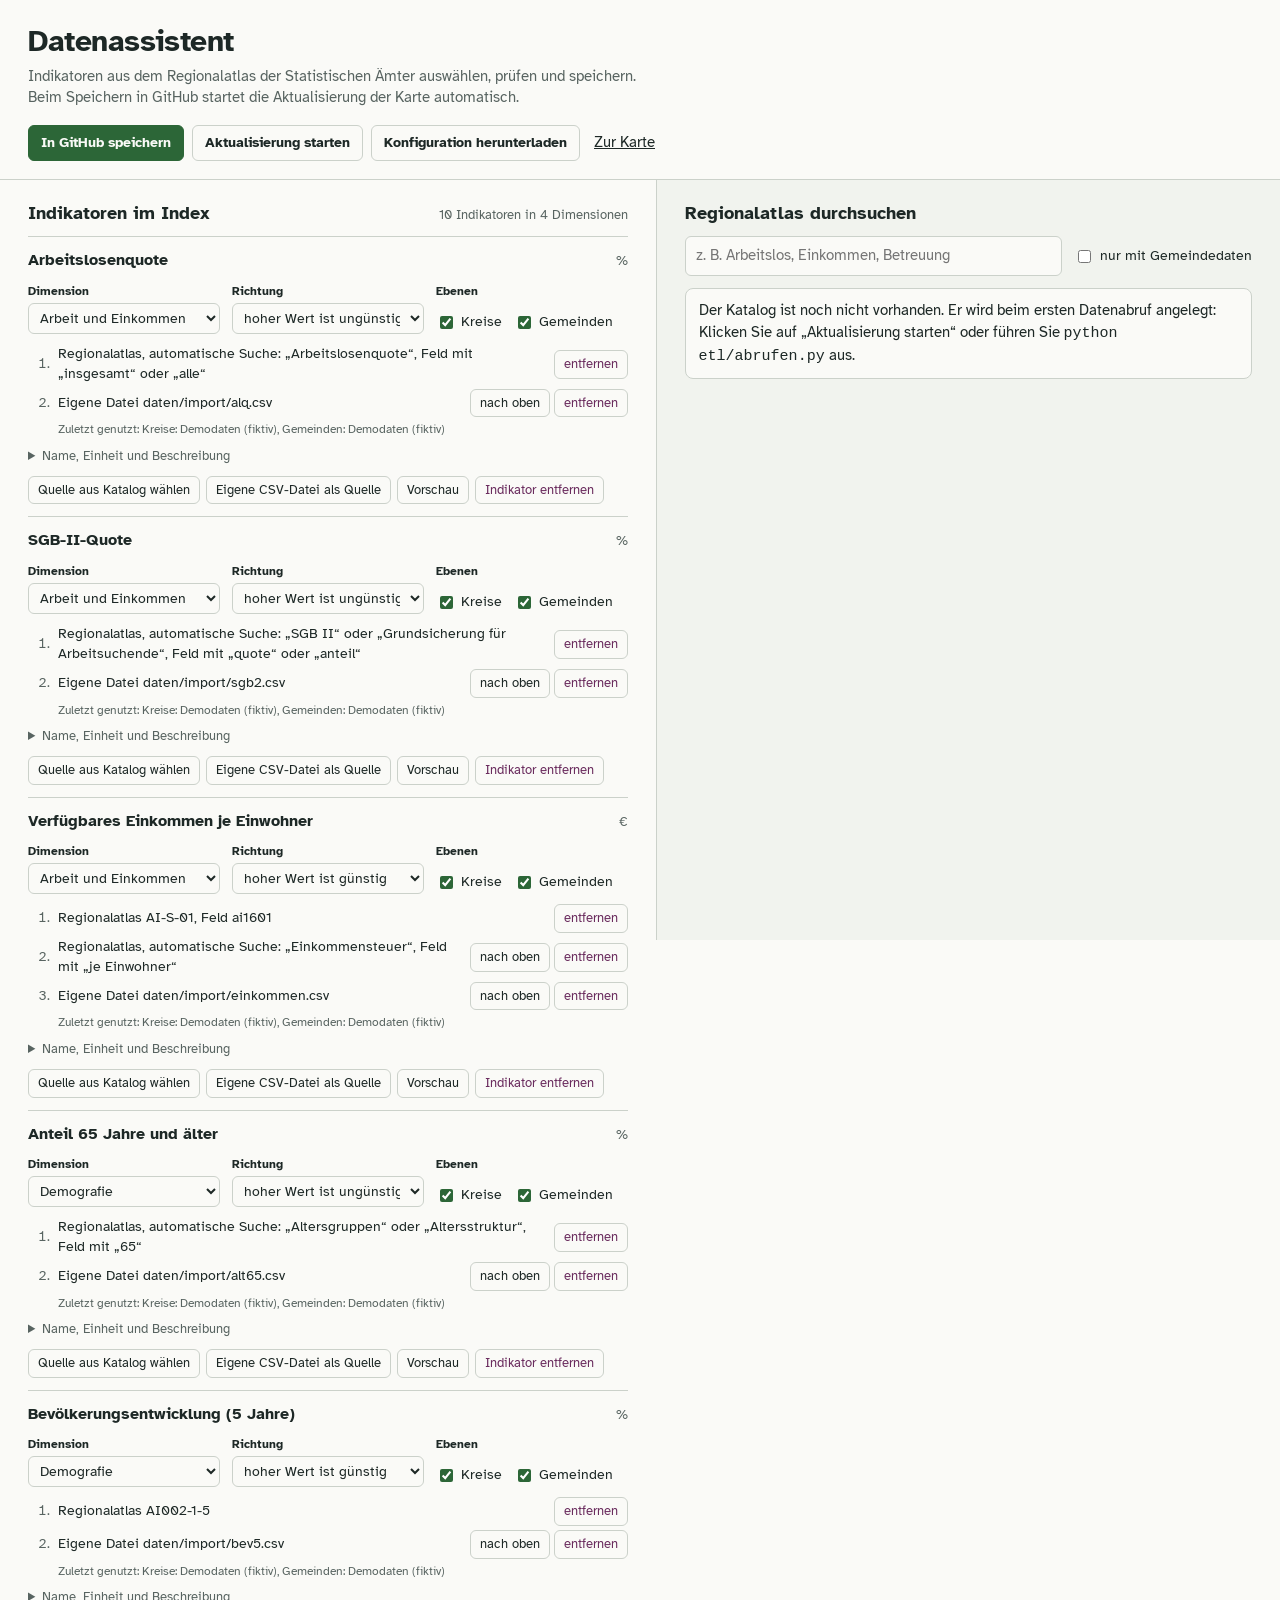
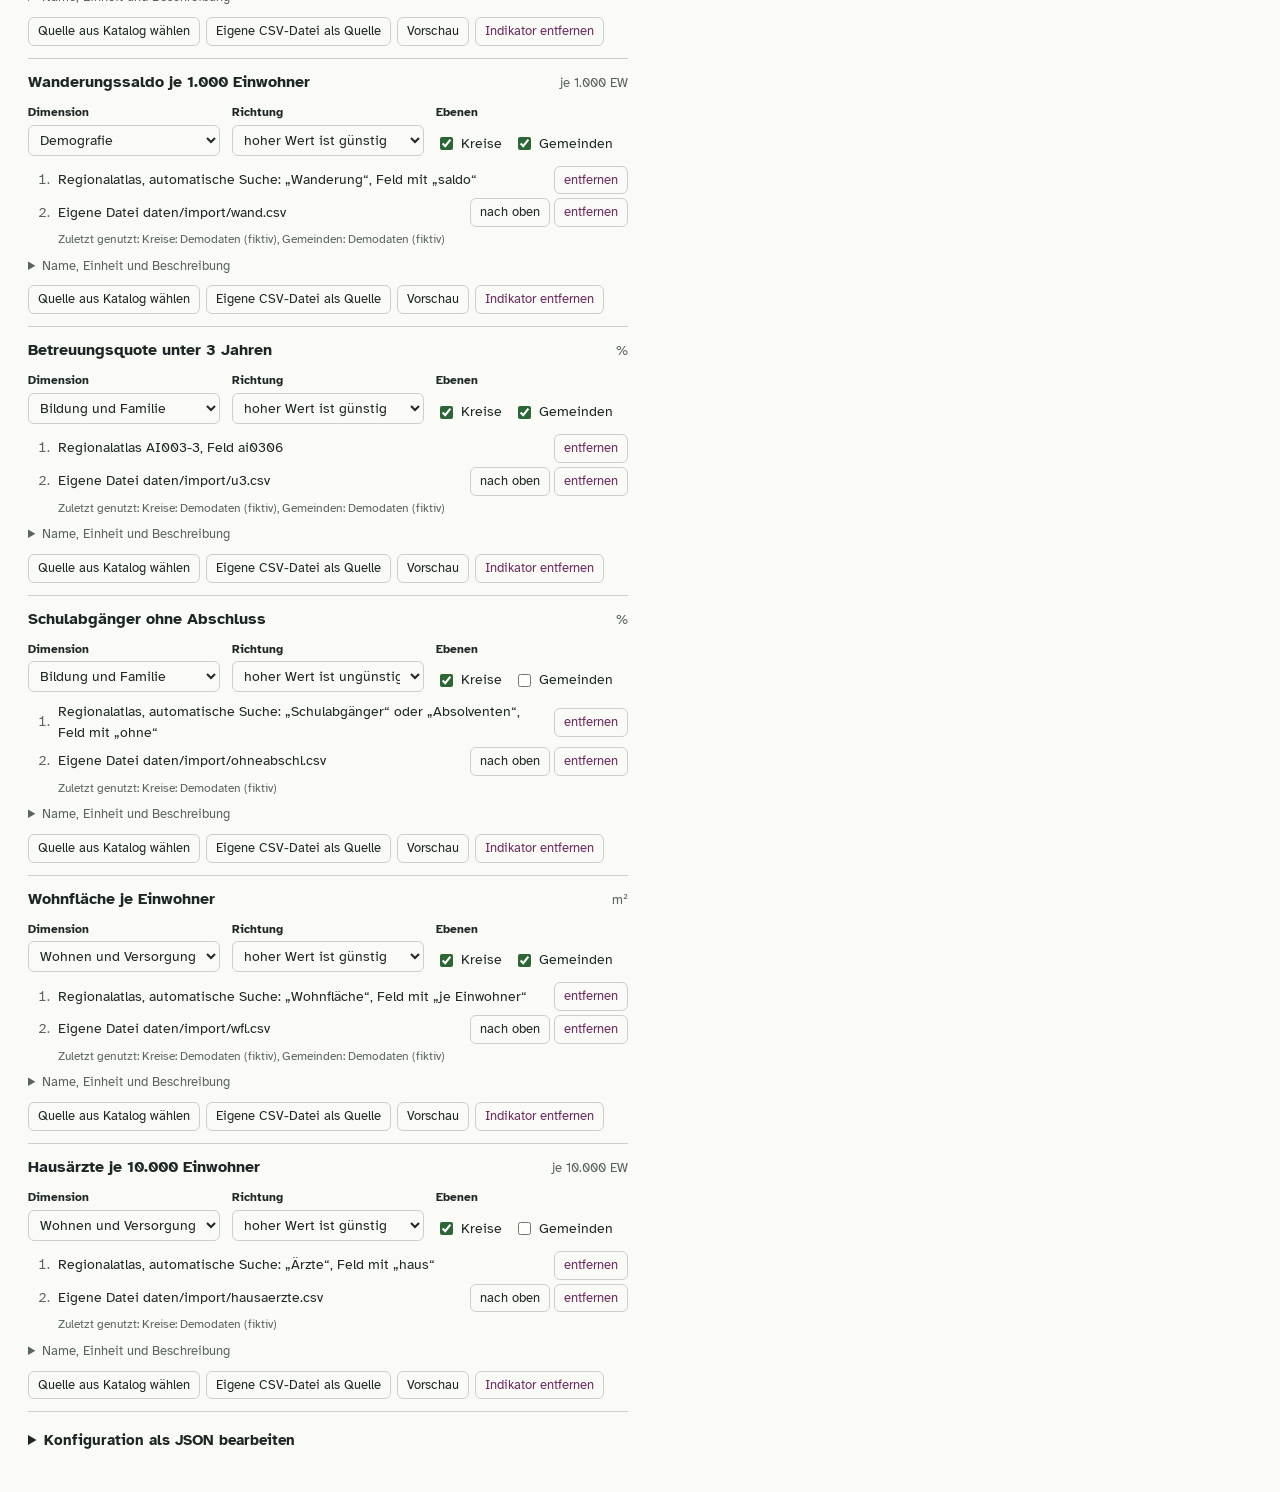
==== web/assistent.html @ e4087ac0 "Add files via upload First Step" ====
<!doctype html>
<html lang="de">
<head>
  <meta charset="utf-8">
  <meta name="viewport" content="width=device-width, initial-scale=1, viewport-fit=cover">
  <meta name="robots" content="noindex">
  <title>Datenassistent – Sozialindex Oberfranken</title>
  <link rel="icon" href="data:image/svg+xml,<svg xmlns='http://www.w3.org/2000/svg' viewBox='0 0 32 32'><rect width='32' height='32' rx='6' fill='%236A2C5E'/><circle cx='14' cy='14' r='7' fill='none' stroke='%23fff' stroke-width='3'/><path d='M19 19l7 7' stroke='%23fff' stroke-width='3'/></svg>">
  <link rel="stylesheet" href="style.css">
  <link rel="stylesheet" href="assistent.css">
</head>
<body class="assistent">
  <header class="a-kopf">
    <div>
      <h1>Datenassistent</h1>
      <p>Indikatoren aus dem Regionalatlas der Statistischen Ämter auswählen, prüfen und speichern. Beim Speichern in GitHub startet die Aktualisierung der Karte automatisch.</p>
    </div>
    <nav class="a-aktionen" aria-label="Speichern">
      <button type="button" id="btn-github" class="primaer">In GitHub speichern</button>
      <button type="button" id="btn-start">Aktualisierung starten</button>
      <button type="button" id="btn-download">Konfiguration herunterladen</button>
      <a href="index.html">Zur Karte</a>
    </nav>
  </header>

  <p id="meldung" class="a-meldung" role="status" hidden></p>

  <main class="a-raster">
    <section class="a-spalte" aria-labelledby="h-konfig">
      <div class="a-spaltenkopf">
        <h2 id="h-konfig">Indikatoren im Index</h2>
        <span id="konfig-zaehler" class="a-leise"></span>
      </div>
      <ol id="liste" class="a-liste"></ol>
      <details class="a-json">
        <summary>Konfiguration als JSON bearbeiten</summary>
        <p class="a-leise">Für Einstellungen, die der Assistent nicht abbildet, etwa GENESIS-Quellen oder Dimensionen.</p>
        <textarea id="json" spellcheck="false" rows="18"></textarea>
        <button type="button" id="btn-json">JSON übernehmen</button>
      </details>
    </section>

    <section class="a-spalte" aria-labelledby="h-katalog">
      <div class="a-spaltenkopf">
        <h2 id="h-katalog">Regionalatlas durchsuchen</h2>
        <span id="katalog-stand" class="a-leise"></span>
      </div>
      <div class="a-suche">
        <input type="search" id="suche" placeholder="z. B. Arbeitslos, Einkommen, Betreuung" autocomplete="off">
        <label class="a-schalter"><input type="checkbox" id="nur-gemeinde"> nur mit Gemeindedaten</label>
      </div>
      <p id="ziel-hinweis" class="a-ziel" hidden></p>
      <ol id="treffer" class="a-treffer"></ol>
    </section>
  </main>

  <dialog id="dlg-github" aria-labelledby="dlg-github-titel">
    <form method="dialog" class="a-dialog">
      <h2 id="dlg-github-titel">In GitHub speichern</h2>
      <p class="a-leise">Die Datei <code>konfiguration/indikatoren.json</code> wird im Repository aktualisiert. Danach berechnet GitHub Actions den Index neu und veröffentlicht die Karte.</p>
      <label class="feld"><span class="feld-titel">Repository (Besitzer/Name)</span><input id="gh-repo" placeholder="landratsamt/sozialindex" required></label>
      <label class="feld"><span class="feld-titel">Branch</span><input id="gh-branch" value="main" required></label>
      <label class="feld"><span class="feld-titel">Zugangstoken</span><input id="gh-token" type="password" autocomplete="off" placeholder="github_pat_…" required></label>
      <p class="a-leise">Ein feingranulares Token mit Zugriff nur auf dieses Repository und den Rechten „Contents: Read and write“ sowie „Actions: Read and write“. Es wird nicht gespeichert und verlässt Ihren Browser nur in Richtung api.github.com.</p>
      <label class="feld"><span class="feld-titel">Änderungsnotiz</span><input id="gh-notiz" value="Indikatoren über den Datenassistenten angepasst"></label>
      <div class="a-dialog-knoepfe">
        <button value="abbrechen" formnovalidate>Abbrechen</button>
        <button value="ok" class="primaer">Speichern</button>
      </div>
    </form>
  </dialog>

  <dialog id="dlg-vorschau" aria-labelledby="dlg-vorschau-titel">
    <div class="a-dialog">
      <h2 id="dlg-vorschau-titel">Vorschau</h2>
      <div id="vorschau-inhalt"></div>
      <div class="a-dialog-knoepfe"><button type="button" id="btn-vorschau-zu">Schließen</button></div>
    </div>
  </dialog>

  <script src="assistent.js"></script>
</body>
</html>
---- web/style.css ----
/* Sozialindex Oberfranken – Gestaltung
   Schrift lokal eingebunden (keine Anfragen an Drittanbieter). */
@font-face {
  font-family: "Atkinson Hyperlegible";
  src: url("fonts/atkinson-hyperlegible-latin-400-normal.woff2") format("woff2");
  font-weight: 400; font-style: normal; font-display: swap;
  unicode-range: U+0000-00FF, U+0131, U+0152-0153, U+02BB-02BC, U+02C6, U+02DA, U+02DC, U+2000-206F, U+20AC, U+2122, U+2191, U+2193, U+2212, U+2215, U+FEFF, U+FFFD;
}
@font-face {
  font-family: "Atkinson Hyperlegible";
  src: url("fonts/atkinson-hyperlegible-latin-ext-400-normal.woff2") format("woff2");
  font-weight: 400; font-style: normal; font-display: swap;
  unicode-range: U+0100-02AF, U+0304, U+0308, U+0329, U+1E00-1E9F, U+1EF2-1EFF, U+2020, U+20A0-20AB, U+20AD-20C0, U+2113, U+2C60-2C7F, U+A720-A7FF;
}
@font-face {
  font-family: "Atkinson Hyperlegible";
  src: url("fonts/atkinson-hyperlegible-latin-700-normal.woff2") format("woff2");
  font-weight: 700; font-style: normal; font-display: swap;
  unicode-range: U+0000-00FF, U+0131, U+0152-0153, U+02BB-02BC, U+02C6, U+02DA, U+02DC, U+2000-206F, U+20AC, U+2122, U+2191, U+2193, U+2212, U+2215, U+FEFF, U+FFFD;
}
@font-face {
  font-family: "Atkinson Hyperlegible";
  src: url("fonts/atkinson-hyperlegible-latin-ext-700-normal.woff2") format("woff2");
  font-weight: 700; font-style: normal; font-display: swap;
  unicode-range: U+0100-02AF, U+0304, U+0308, U+0329, U+1E00-1E9F, U+1EF2-1EFF, U+2020, U+20A0-20AB, U+20AD-20C0, U+2113, U+2C60-2C7F, U+A720-A7FF;
}

:root {
  color-scheme: light;
  --grund: #E7EAE4;
  --papier: #FAFAF7;
  --tinte: #1D2826;
  --leise: #586461;
  --linie: #CBD1CA;
  --fokus: #2B5FA8;
  --kontur: #FAFAF7;
  --kreisgrenze: #1D2826;
  --ohne-daten: #D3D6D0;
  --s1: #6A2C5E; --s2: #A3729A; --s3: #D8C3D3; --s4: #EEEBE4;
  --s5: #C3DAC0; --s6: #74A673; --s7: #2C6637;
  --schrift: "Atkinson Hyperlegible", "Segoe UI", "Helvetica Neue", Arial, sans-serif;
  box-sizing: border-box;
  padding-top: env(safe-area-inset-top, 0px);
  padding-bottom: env(safe-area-inset-bottom, 0px);
}
@media (prefers-color-scheme: dark) {
  :root:not([data-theme="light"]) {
    color-scheme: dark;
    --grund: #141A19; --papier: #1B2221; --tinte: #E6ECE8; --leise: #9AA6A2;
    --linie: #33403D; --fokus: #7FB0F0; --kontur: #141A19; --kreisgrenze: #E6ECE8;
    --ohne-daten: #2A3230;
    --s1: #B0629F; --s2: #8C5C83; --s3: #5A4757; --s4: #3A403D;
    --s5: #3F5A41; --s6: #5E9461; --s7: #8CC98D;
  }
}
:root[data-theme="dark"] {
  color-scheme: dark;
  --grund: #141A19; --papier: #1B2221; --tinte: #E6ECE8; --leise: #9AA6A2;
  --linie: #33403D; --fokus: #7FB0F0; --kontur: #141A19; --kreisgrenze: #E6ECE8;
  --ohne-daten: #2A3230;
  --s1: #B0629F; --s2: #8C5C83; --s3: #5A4757; --s4: #3A403D;
  --s5: #3F5A41; --s6: #5E9461; --s7: #8CC98D;
}

*, *::before, *::after { box-sizing: inherit; }
html, body { height: 100%; margin: 0; }
body {
  font-family: var(--schrift);
  font-size: 15px;
  line-height: 1.45;
  color: var(--tinte);
  background: var(--papier);
}

.layout {
  display: grid;
  grid-template-columns: minmax(320px, 380px) 1fr;
  height: 100%;
}

/* ---------------------------------------------------------- Seitenleiste */
.seite {
  display: flex;
  flex-direction: column;
  gap: 22px;
  padding: 26px 24px 20px;
  overflow-y: auto;
  background: var(--papier);
  border-right: 1px solid var(--linie);
}
.kopf h1 {
  font-size: 30px;
  line-height: 1.05;
  letter-spacing: -0.015em;
  margin: 0 0 10px;
  max-width: 11ch;
}
.unterzeile { margin: 0; color: var(--leise); max-width: 34em; }

.steuerung { display: grid; gap: 14px; }
.umschalter {
  border: 0; padding: 0; margin: 0;
  display: grid; grid-template-columns: 1fr 1fr;
  background: var(--grund);
  border-radius: 8px;
  padding: 3px;
}
.umschalter legend { position: absolute; width: 1px; height: 1px; overflow: hidden; clip: rect(0 0 0 0); }
.umschalter label { position: relative; }
.umschalter input { position: absolute; opacity: 0; inset: 0; margin: 0; cursor: pointer; }
.umschalter span {
  display: block; text-align: center; padding: 7px 0; border-radius: 6px;
  font-weight: 700; color: var(--leise);
}
.umschalter input:checked + span { background: var(--papier); color: var(--tinte); box-shadow: 0 0 0 1px var(--linie); }
.umschalter input:focus-visible + span { outline: 2px solid var(--fokus); outline-offset: 1px; }

.feld { display: grid; gap: 5px; }
.feld-titel { font-weight: 700; font-size: 13px; display: flex; justify-content: space-between; }
.feld-titel output { font-weight: 700; font-variant-numeric: tabular-nums; }
select, input[type="search"] {
  font: inherit; color: var(--tinte); background: var(--papier);
  border: 1px solid var(--linie); border-radius: 6px; padding: 7px 9px; width: 100%;
}
select:focus-visible, input:focus-visible, button:focus-visible, summary:focus-visible {
  outline: 2px solid var(--fokus); outline-offset: 2px;
}
input[type="range"] { width: 100%; accent-color: var(--s7); margin: 2px 0; }

/* -------------------------------------------------------------- Legende */
.legende-titel { margin: 0 0 6px; font-weight: 700; }
.skala { display: grid; grid-template-columns: repeat(7, 1fr); height: 14px; border-radius: 3px; overflow: hidden; }
.skala span { display: block; }
.skala-pole { display: flex; justify-content: space-between; font-size: 13px; color: var(--leise); margin-top: 4px; }
.legende-hinweis { margin: 6px 0 0; font-size: 13px; color: var(--leise); }

/* ----------------------------------------------------------- Rangliste */
.rangliste { flex: 0 0 auto; }
.rangliste h2 { font-size: 15px; margin: 0 0 6px; }
.rangliste ol {
  list-style: none; margin: 0; padding: 0;
  overflow-y: auto; max-height: min(420px, 52vh);
  border-top: 1px solid var(--linie);
}
.rangliste li button {
  all: unset; box-sizing: border-box; cursor: pointer;
  display: grid; grid-template-columns: 2.2em 1fr 5.5em 2.8em; align-items: center; gap: 8px;
  width: 100%; padding: 6px 4px; border-bottom: 1px solid var(--linie);
  font-variant-numeric: tabular-nums;
}
.rangliste li button:hover { background: var(--grund); }
.rangliste li button:focus-visible { outline: 2px solid var(--fokus); outline-offset: -2px; }
.rangliste li button[aria-current="true"] { background: var(--grund); font-weight: 700; }
.rang-nr { color: var(--leise); text-align: right; }
.rang-name { overflow: hidden; text-overflow: ellipsis; white-space: nowrap; }
.rang-balken { height: 8px; background: var(--grund); border-radius: 2px; position: relative; }
.rang-balken i { position: absolute; top: 0; bottom: 0; border-radius: 2px; }
.rang-balken::after { content: ""; position: absolute; left: 50%; top: -3px; bottom: -3px; width: 1px; background: var(--leise); }
.rang-wert { text-align: right; }

/* ---------------------------------------------------------------- Fuß */
.fuss { font-size: 13px; color: var(--leise); display: grid; gap: 8px; }
.fuss summary { cursor: pointer; color: var(--tinte); font-weight: 700; }
.fuss details p, .fuss ul { margin: 6px 0; }
.fuss ul { padding-left: 1.1em; }
.stand { margin: 4px 0 0; }

/* --------------------------------------------------------------- Karte */
.karte-rahmen { position: relative; background: var(--grund); min-height: 0; }
#karte { position: absolute; inset: 0; background: var(--grund); }
.leaflet-container { font-family: var(--schrift); font-size: 14px; }
.leaflet-container a { color: var(--fokus); }
.demo-hinweis {
  position: absolute; z-index: 600; left: 50%; transform: translateX(-50%);
  top: 14px; max-width: calc(100% - 28px);
  background: var(--papier); color: var(--tinte);
  border: 1px solid var(--s2); border-left: 5px solid var(--s1);
  padding: 7px 12px; border-radius: 6px; font-size: 13px;
}
.lade {
  position: absolute; inset: 0; display: grid; place-items: center;
  color: var(--leise); z-index: 700; background: var(--grund);
}
.lade[hidden] { display: none; }
.lade.fehler { color: var(--s1); padding: 24px; text-align: center; }

.leaflet-tooltip.kurzinfo {
  background: var(--papier); color: var(--tinte); border: 1px solid var(--linie);
  box-shadow: none; border-radius: 5px; padding: 4px 8px;
}
.leaflet-tooltip.kurzinfo::before { display: none; }
.kurzinfo b { font-variant-numeric: tabular-nums; }

.kreis-label {
  background: none; border: 0; box-shadow: none; padding: 0;
  font-weight: 700; font-size: 12px; color: var(--tinte);
  text-shadow: 0 0 3px var(--papier), 0 0 3px var(--papier), 0 0 2px var(--papier);
  white-space: nowrap; pointer-events: none;
}
.kreis-label::before { display: none; }

/* -------------------------------------------------------------- Popup */
.leaflet-popup-content-wrapper {
  background: var(--papier); color: var(--tinte);
  border-radius: 8px; box-shadow: 0 6px 24px rgba(20, 30, 28, 0.25);
}
.leaflet-popup-tip { background: var(--papier); }
.leaflet-popup-content { margin: 14px 16px 12px; width: min(360px, 72vw) !important; }
.leaflet-container a.leaflet-popup-close-button { color: var(--leise); font-size: 20px; width: 28px; height: 28px; }

.pop-kopf { display: flex; justify-content: space-between; align-items: flex-end; gap: 12px; margin-bottom: 10px; padding-right: 18px; }
.pop-name { font-size: 18px; font-weight: 700; line-height: 1.15; margin: 0; }
.leaflet-popup-content .pop p { margin: 0; }
.leaflet-popup-content .pop .pop-art { margin-top: 3px; }
.leaflet-popup-content .pop .pop-notiz { margin-top: 6px; }
.pop-art { color: var(--leise); font-size: 13px; margin: 0; }
.pop-wert { text-align: right; flex: 0 0 auto; }
.pop-wert strong { display: block; font-size: 28px; line-height: 1; font-variant-numeric: tabular-nums; }
.pop-wert span { font-size: 12px; color: var(--leise); }

.reiter { display: flex; gap: 2px; border-bottom: 1px solid var(--linie); margin-bottom: 10px; }
.reiter button {
  font: inherit; font-size: 13px; font-weight: 700; color: var(--leise);
  background: none; border: 0; border-bottom: 3px solid transparent;
  padding: 6px 10px 5px; cursor: pointer; margin-bottom: -1px;
}
.reiter button[aria-selected="true"] { color: var(--tinte); border-bottom-color: var(--s7); }
.pop-flaeche { position: relative; height: 230px; }
.pop-flaeche.tabelle { height: auto; max-height: 260px; overflow-y: auto; }
.pop-notiz { font-size: 12px; color: var(--leise); margin: 6px 0 0; }

.kennzahlen { width: 100%; border-collapse: collapse; font-size: 13px; font-variant-numeric: tabular-nums; table-layout: fixed; }
.kennzahlen col.c-name { width: auto; } .kennzahlen col.c-wert { width: 6.6em; } .kennzahlen col.c-ref { width: 5.6em; }
.kennzahlen th { text-align: left; font-weight: 400; padding: 5px 6px 5px 0; line-height: 1.25; }
.kennzahlen td { text-align: right; padding: 5px 0 5px 6px; white-space: nowrap; }
.kennzahlen tr + tr { border-top: 1px solid var(--linie); }
.kennzahlen .einheit { color: var(--leise); }
.kennzahlen .zwischen th { font-weight: 700; padding-top: 10px; color: var(--leise); }
.kennzahlen .punkt { display: inline-block; width: 9px; height: 9px; border-radius: 50%; margin-left: 6px; vertical-align: 0; }
.kennzahlen thead th { color: var(--leise); font-size: 12px; }
.kennzahlen thead th:not(:first-child) { text-align: right; }

/* ------------------------------------------------------------- Mobil */
@media (max-width: 820px) {
  html, body { height: auto; }
  .layout { grid-template-columns: 1fr; grid-template-rows: auto; height: auto; }
  .karte-rahmen { order: -1; height: 62vh; height: 62svh; }
  .seite { border-right: 0; border-top: 1px solid var(--linie); overflow: visible; }
  .rangliste ol { max-height: 50vh; }
  .kopf h1 { max-width: none; font-size: 26px; }
}

@media (prefers-reduced-motion: reduce) {
  * { transition: none !important; animation: none !important; }
}
---- web/assistent.css ----
/* Datenassistent – ergänzt style.css (Schrift, Farben) */
body.assistent { height: auto; min-height: 100%; background: var(--papier); }

.a-kopf {
  display: flex; flex-wrap: wrap; gap: 16px 32px; align-items: flex-end; justify-content: space-between;
  padding: 26px 28px 18px; border-bottom: 1px solid var(--linie);
}
.a-kopf h1 { font-size: 30px; line-height: 1.05; letter-spacing: -0.015em; margin: 0 0 8px; }
.a-kopf p { margin: 0; color: var(--leise); max-width: 62ch; }
.a-aktionen { display: flex; flex-wrap: wrap; gap: 8px; align-items: center; }
.a-aktionen a { color: var(--tinte); margin-left: 6px; }

button {
  font: inherit; font-weight: 700; font-size: 14px; color: var(--tinte);
  background: var(--papier); border: 1px solid var(--linie); border-radius: 6px;
  padding: 7px 12px; cursor: pointer;
}
button:hover { background: var(--grund); }
button.primaer { background: var(--s7); border-color: var(--s7); color: var(--papier); }
button.primaer:hover { filter: brightness(1.1); background: var(--s7); }
button.klein { font-size: 13px; padding: 4px 9px; font-weight: 400; }
button.gefahr { color: var(--s1); }
button:disabled { opacity: 0.5; cursor: default; }

.a-meldung {
  margin: 14px 28px 0; padding: 9px 13px; border-radius: 6px;
  border-left: 5px solid var(--s7); background: var(--grund);
}
.a-meldung.fehler { border-left-color: var(--s1); }

.a-raster {
  display: grid; grid-template-columns: minmax(0, 1.05fr) minmax(0, 1fr); gap: 0;
  align-items: start;
}
.a-spalte { padding: 20px 28px 40px; min-width: 0; }
.a-spalte + .a-spalte { border-left: 1px solid var(--linie); background: color-mix(in srgb, var(--grund) 45%, var(--papier)); min-height: calc(100vh - 140px); }
.a-spaltenkopf { display: flex; justify-content: space-between; align-items: baseline; gap: 12px; margin-bottom: 10px; }
.a-spaltenkopf h2 { font-size: 18px; margin: 0; }
.a-leise { color: var(--leise); font-size: 13px; }

/* ------------------------------------------------ Liste der Indikatoren */
.a-liste { list-style: none; margin: 0; padding: 0; border-top: 1px solid var(--linie); }
.a-ind { border-bottom: 1px solid var(--linie); padding: 12px 0; }
.a-ind[aria-current="true"] { box-shadow: inset 4px 0 0 var(--s7); padding-left: 12px; }
.a-ind-kopf { display: flex; gap: 10px; align-items: baseline; justify-content: space-between; }
.a-ind-name { font-weight: 700; font-size: 16px; }
.a-ind-dim { color: var(--leise); font-size: 13px; }
.a-ind-felder { display: grid; grid-template-columns: repeat(3, minmax(0, 1fr)); gap: 8px 12px; margin-top: 10px; }
.a-ind-felder label { display: grid; gap: 3px; font-size: 12px; font-weight: 700; }
.a-ind-felder select, .a-ind-felder input[type="text"], .a-ind-felder input[type="number"] {
  font: inherit; font-size: 14px; font-weight: 400; color: var(--tinte); background: var(--papier);
  border: 1px solid var(--linie); border-radius: 6px; padding: 5px 7px; width: 100%;
}
.a-ebenen { display: flex; gap: 12px; align-items: center; font-weight: 400; font-size: 14px; padding-top: 4px; }
.a-ebenen input { accent-color: var(--s7); }
.a-mehr { margin-top: 8px; }
.a-mehr summary { cursor: pointer; font-size: 13px; color: var(--leise); }
.a-mehr .a-ind-felder { grid-template-columns: 2fr 1fr 1fr; }
.a-mehr .breit { grid-column: 1 / -1; }

.a-quellen { list-style: none; margin: 10px 0 0; padding: 0; display: grid; gap: 4px; }
.a-quellen li { display: grid; grid-template-columns: 1.6em 1fr auto; gap: 8px; align-items: center; font-size: 14px; }
.a-quellen .rang { color: var(--leise); text-align: right; font-variant-numeric: tabular-nums; }
.a-quellen .zuletzt { color: var(--leise); font-size: 12px; display: block; }
.a-knoepfe { display: flex; flex-wrap: wrap; gap: 6px; margin-top: 10px; }

/* ------------------------------------------------------- Katalogsuche */
.a-suche { display: flex; gap: 12px; align-items: center; flex-wrap: wrap; }
.a-suche input[type="search"] {
  flex: 1 1 260px; font: inherit; color: var(--tinte); background: var(--papier);
  border: 1px solid var(--linie); border-radius: 6px; padding: 8px 10px;
}
.a-schalter { font-size: 14px; display: flex; gap: 6px; align-items: center; }
.a-schalter input { accent-color: var(--s7); }
.a-ziel { font-size: 13px; margin: 10px 0 0; padding: 6px 10px; border-radius: 6px; background: var(--papier); border: 1px dashed var(--s6); }
.a-treffer { list-style: none; margin: 12px 0 0; padding: 0; display: grid; gap: 10px; }
.a-treffer > li { background: var(--papier); border: 1px solid var(--linie); border-radius: 8px; padding: 11px 13px; }
.a-t-kopf { display: flex; justify-content: space-between; gap: 10px; align-items: baseline; }
.a-t-titel { font-weight: 700; }
.a-t-code { font-size: 13px; color: var(--leise); white-space: nowrap; }
.a-t-meta { font-size: 13px; color: var(--leise); margin: 3px 0 8px; }
.a-ebene-marke { display: inline-block; font-size: 12px; padding: 1px 7px; border-radius: 10px; background: var(--grund); color: var(--tinte); margin-right: 4px; }
.a-ebene-marke.gemeinde { background: var(--s5); }
.a-felder { list-style: none; margin: 0; padding: 0; border-top: 1px solid var(--linie); }
.a-felder li { display: grid; grid-template-columns: 1fr auto; gap: 8px; align-items: center; padding: 6px 0; border-bottom: 1px solid var(--linie); font-size: 14px; }
.a-felder li:last-child { border-bottom: 0; }
.a-felder .einheit { color: var(--leise); font-size: 12px; }
.a-felder .knoepfe { display: flex; gap: 4px; flex-wrap: wrap; justify-content: flex-end; }

.a-json textarea {
  width: 100%; font-family: ui-monospace, "Cascadia Code", Consolas, monospace; font-size: 12.5px;
  color: var(--tinte); background: var(--papier); border: 1px solid var(--linie); border-radius: 6px; padding: 8px;
}
.a-json { margin-top: 18px; }
.a-json summary { cursor: pointer; font-weight: 700; }

/* --------------------------------------------------------------- Dialog */
dialog { border: 1px solid var(--linie); border-radius: 10px; padding: 0; background: var(--papier); color: var(--tinte); max-width: min(560px, 94vw); width: 100%; }
dialog::backdrop { background: rgba(20, 28, 26, 0.45); }
.a-dialog { padding: 20px 22px; display: grid; gap: 12px; }
.a-dialog h2 { margin: 0; font-size: 20px; }
.a-dialog p { margin: 0; }
.a-dialog input { font: inherit; color: var(--tinte); background: var(--papier); border: 1px solid var(--linie); border-radius: 6px; padding: 7px 9px; width: 100%; }
.a-dialog-knoepfe { display: flex; justify-content: flex-end; gap: 8px; margin-top: 4px; }
.a-vorschau { width: 100%; border-collapse: collapse; font-variant-numeric: tabular-nums; font-size: 14px; }
.a-vorschau td, .a-vorschau th { padding: 4px 0; border-bottom: 1px solid var(--linie); text-align: left; }
.a-vorschau td:last-child, .a-vorschau th:last-child { text-align: right; }

@media (max-width: 900px) {
  .a-raster { grid-template-columns: 1fr; }
  .a-spalte + .a-spalte { border-left: 0; border-top: 1px solid var(--linie); min-height: 0; }
  .a-ind-felder, .a-mehr .a-ind-felder { grid-template-columns: 1fr 1fr; }
}
.a-ind-felder .a-ebenen label { display: flex; gap: 5px; align-items: center; font-weight: 400; font-size: 14px; }
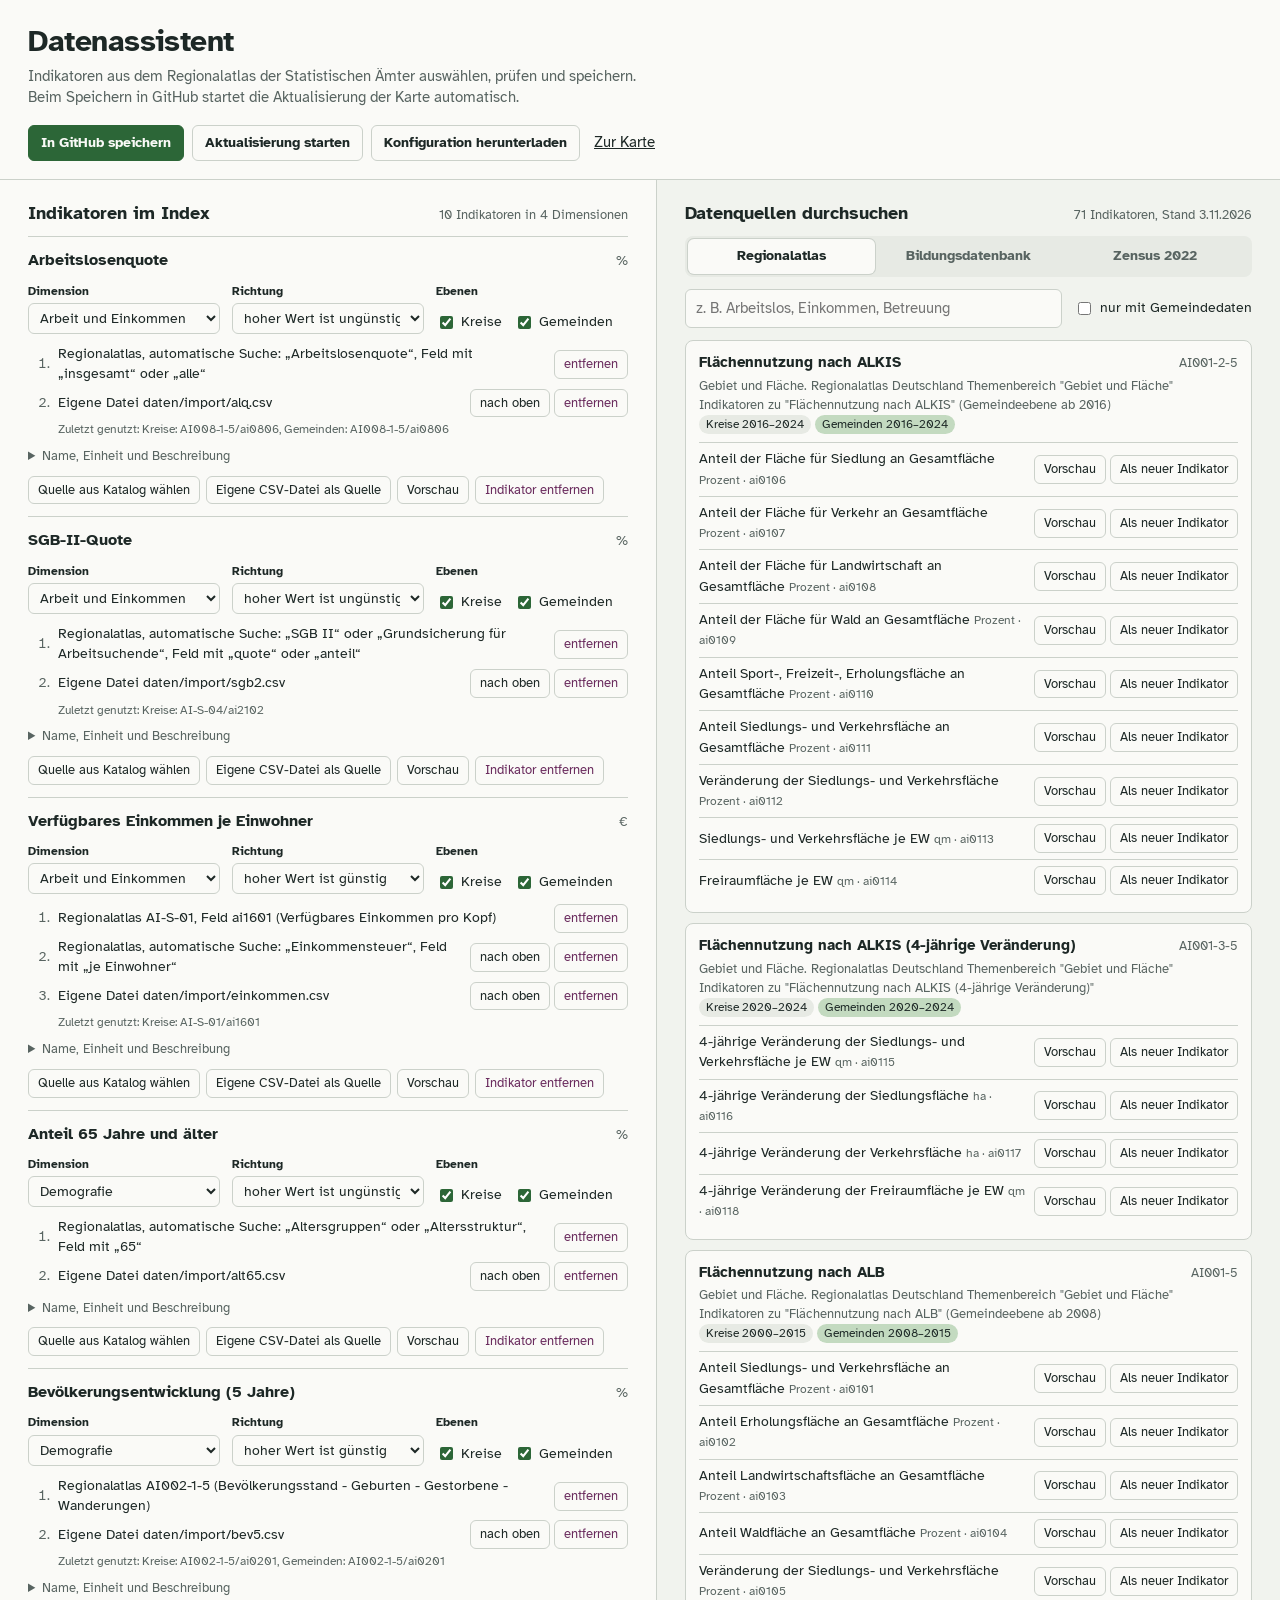
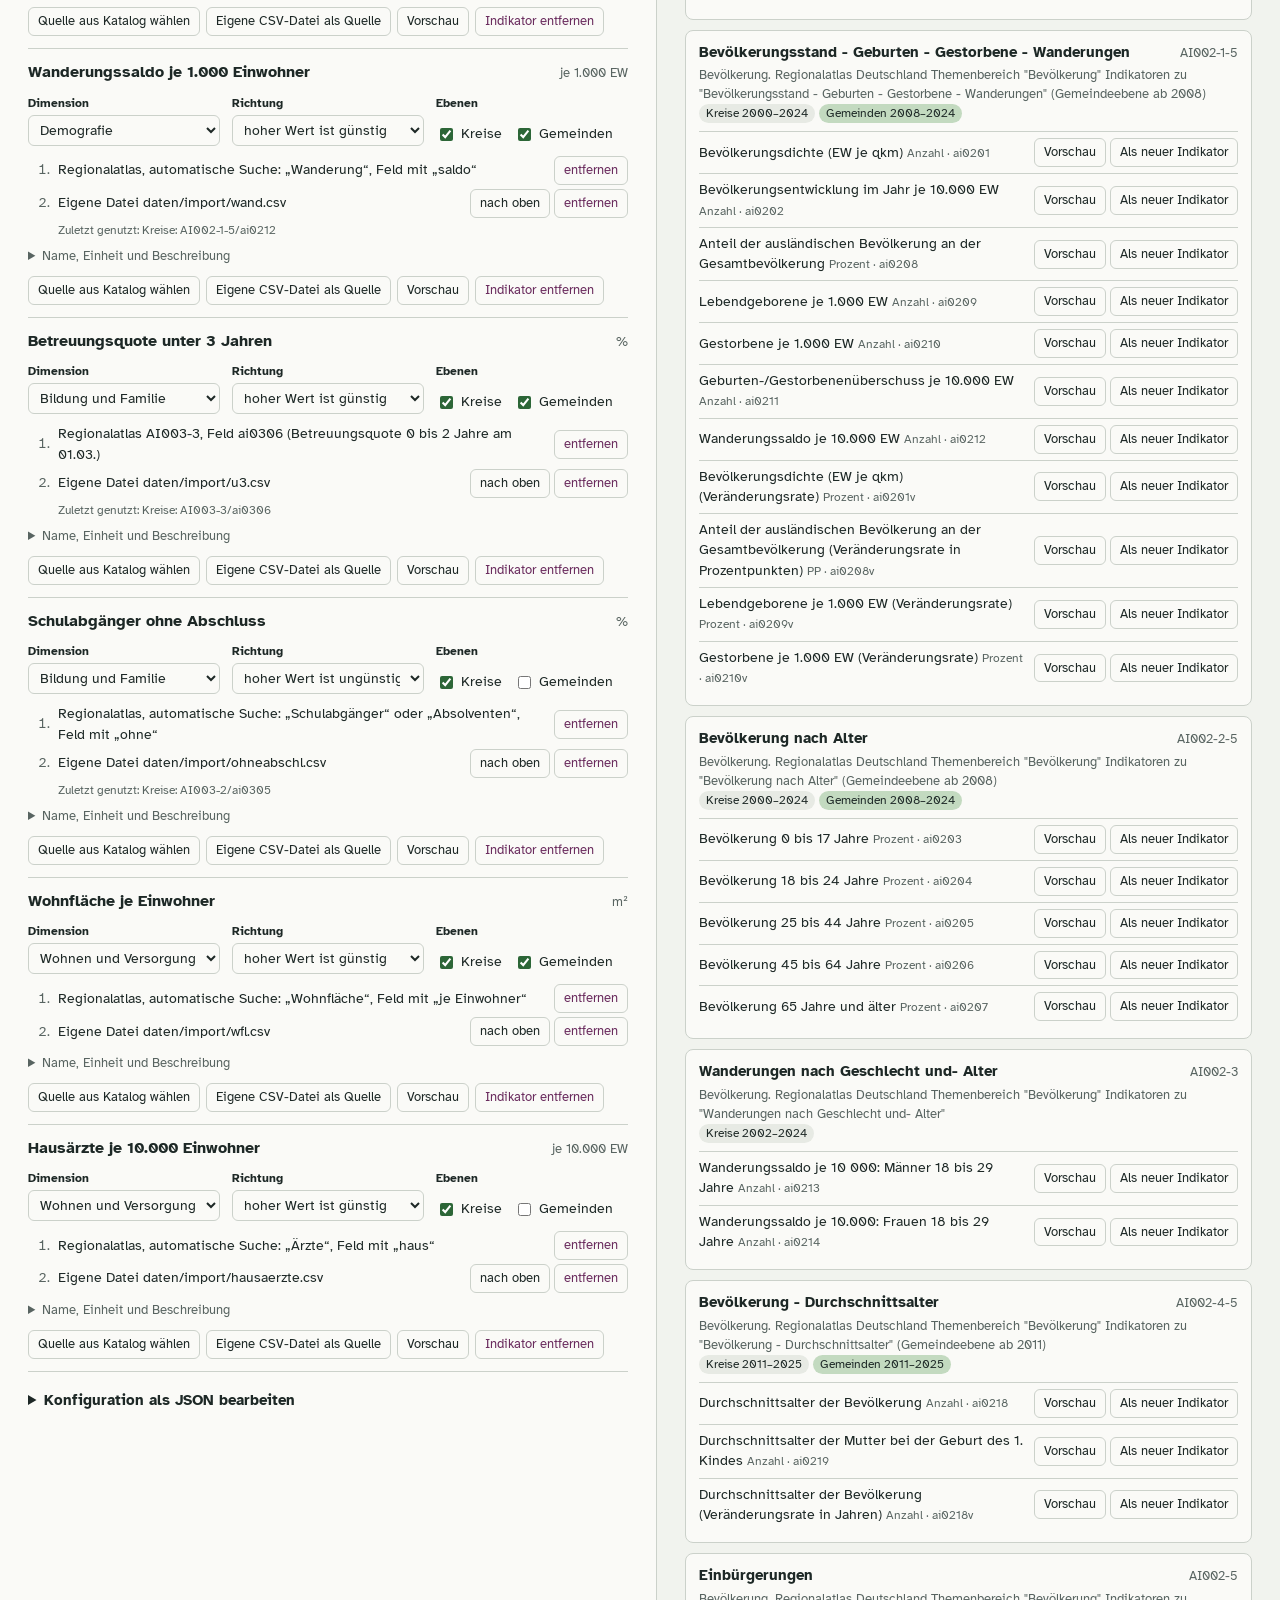
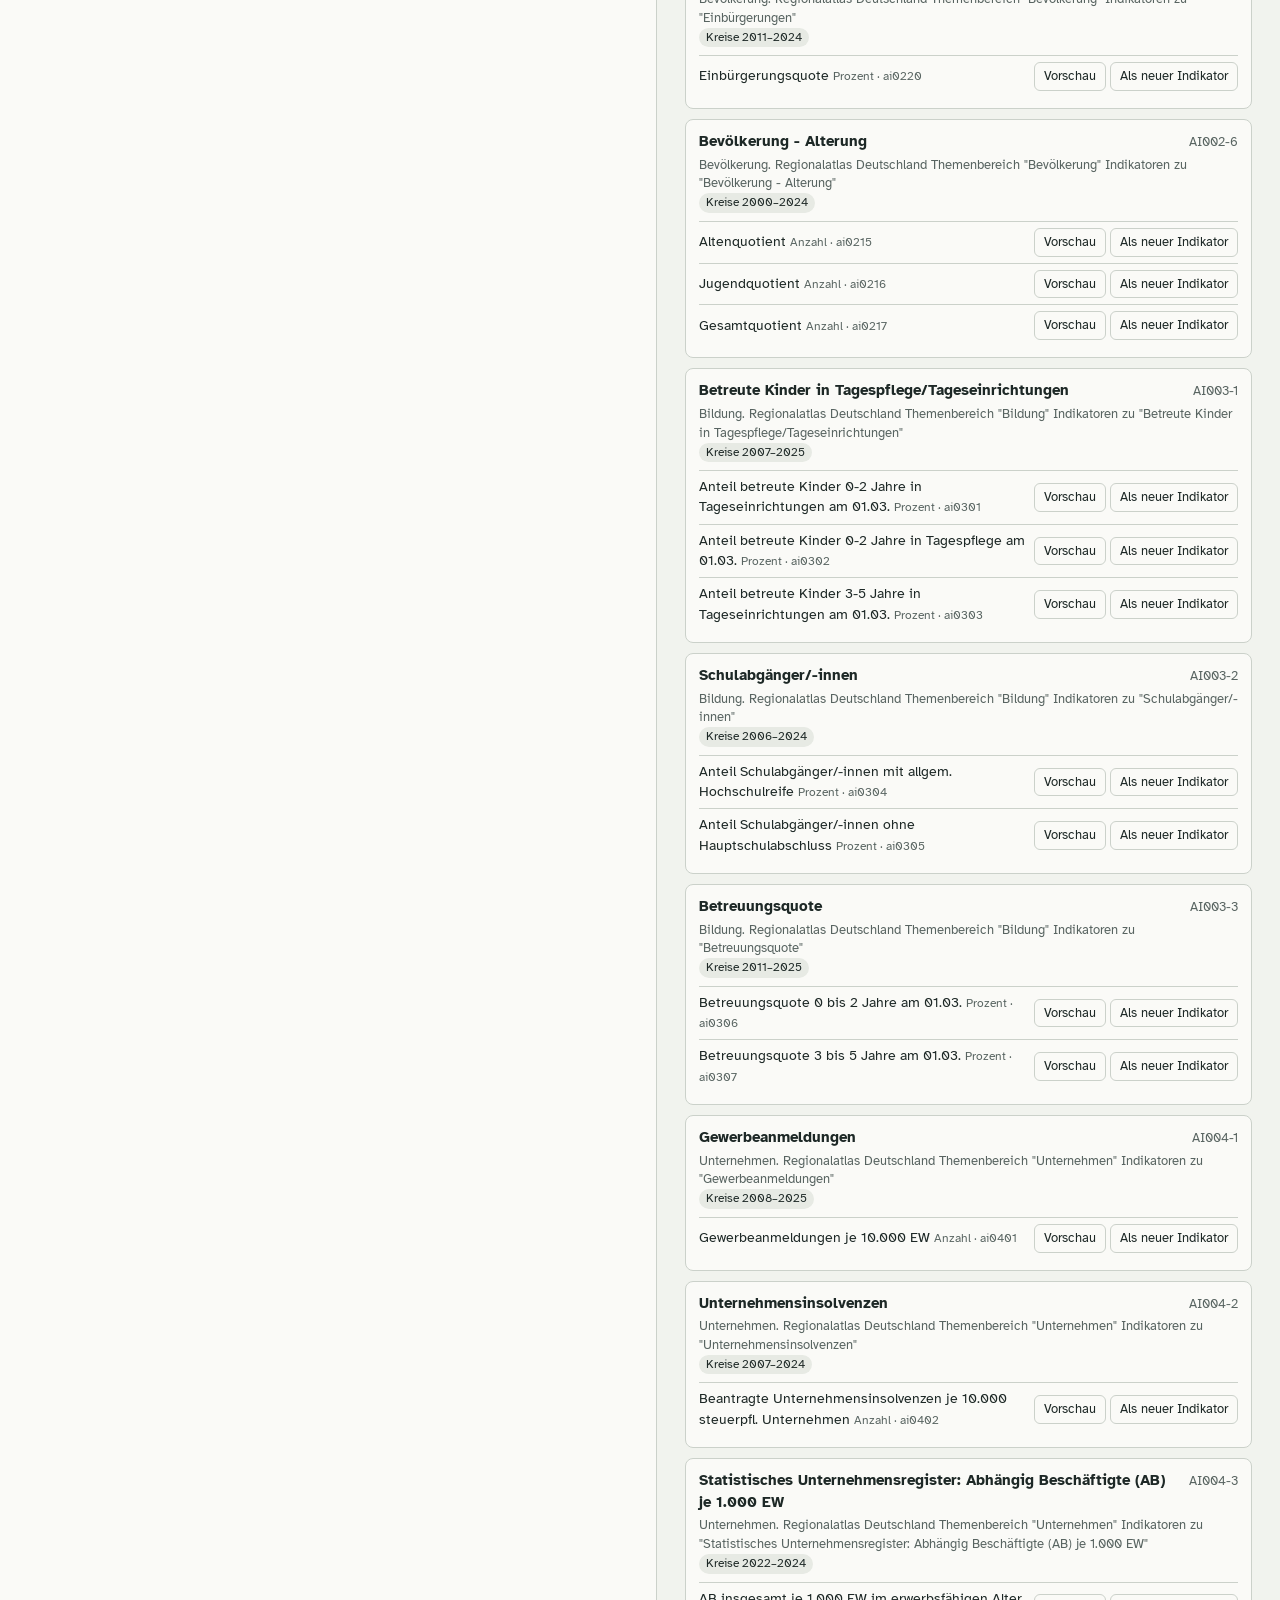
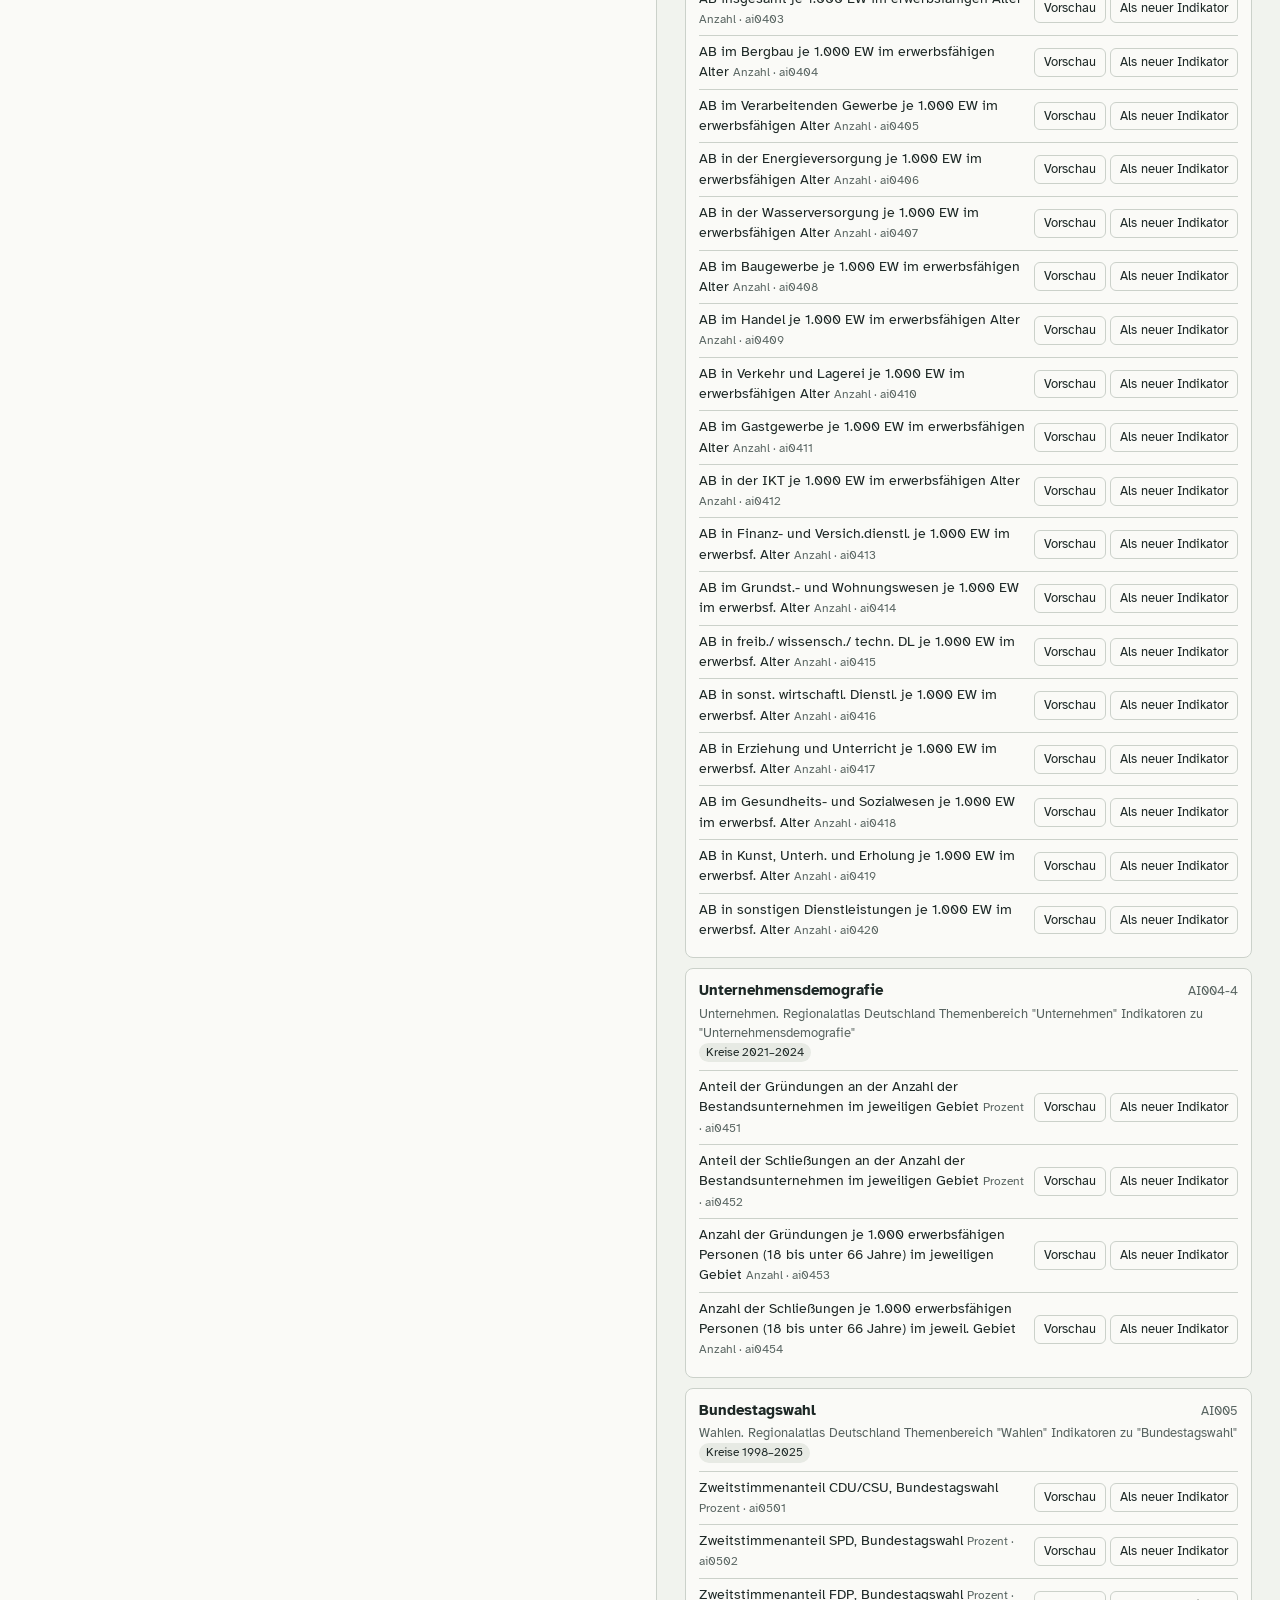
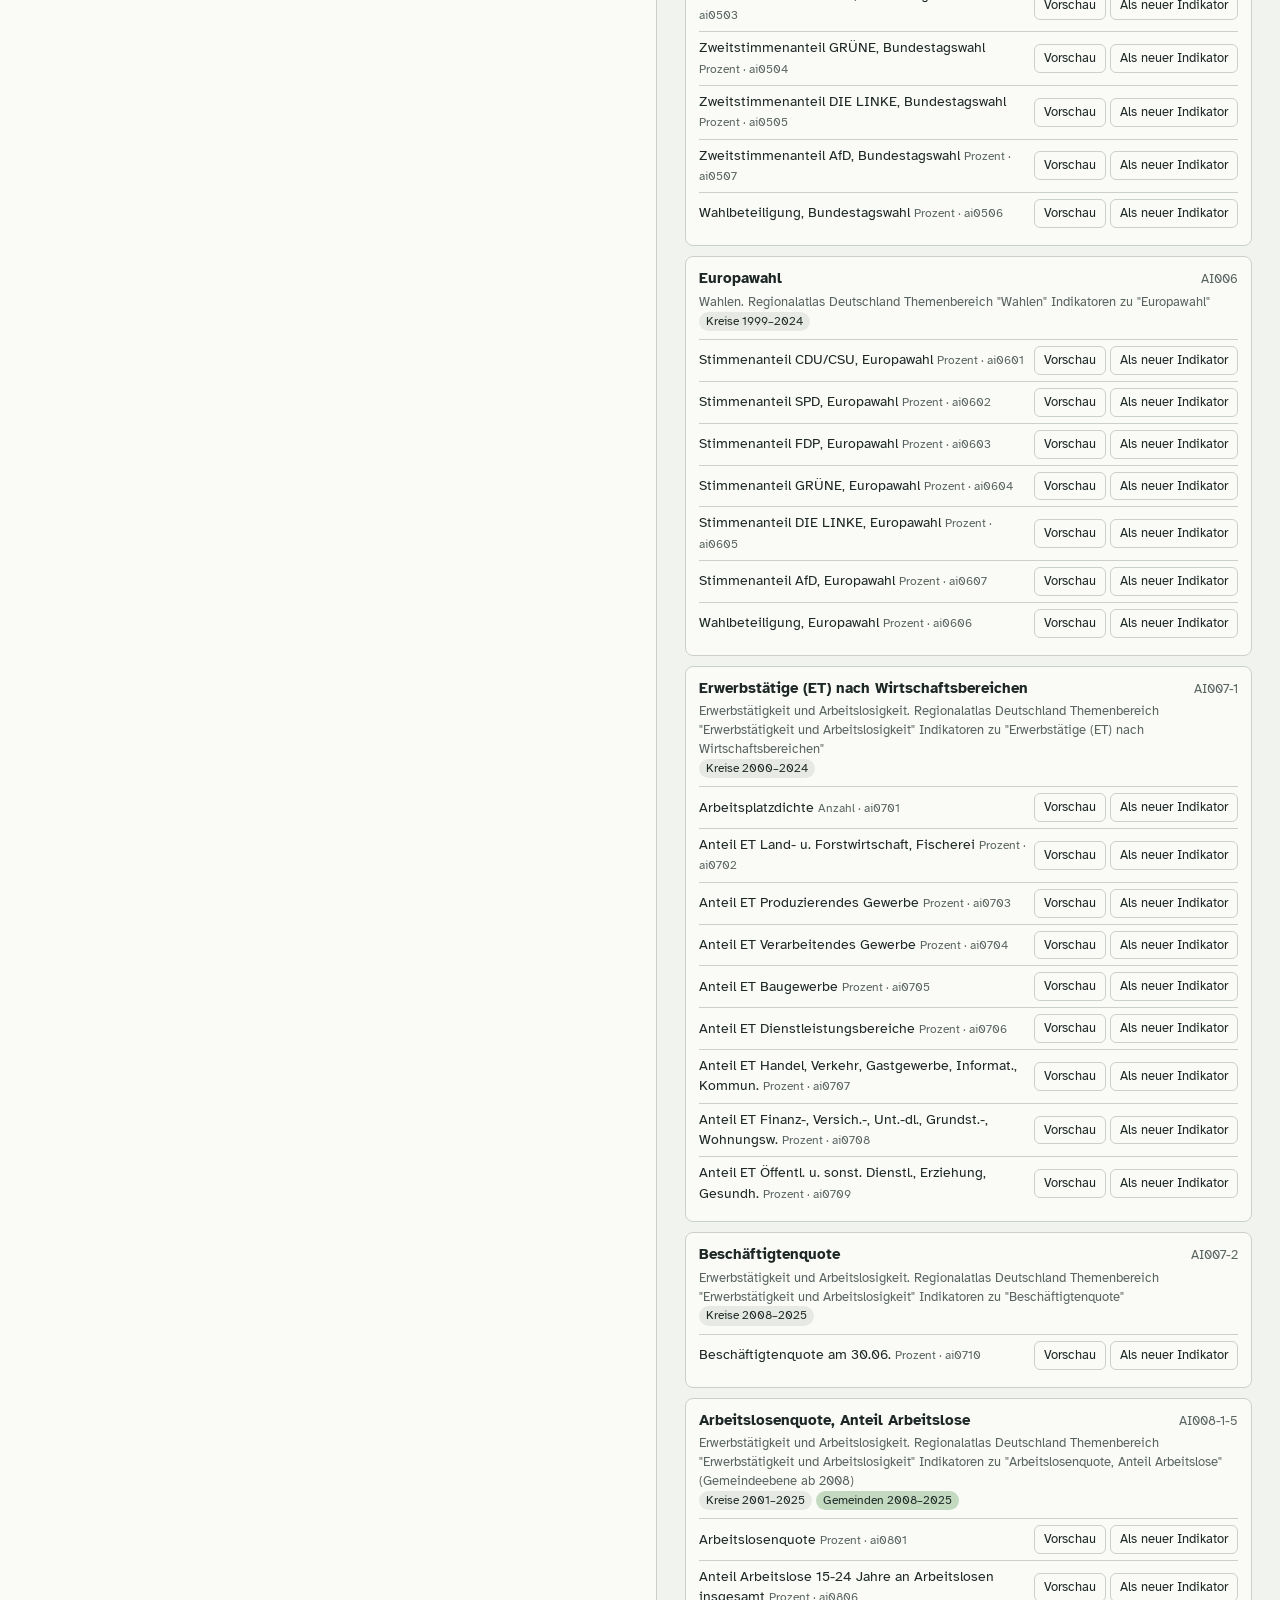
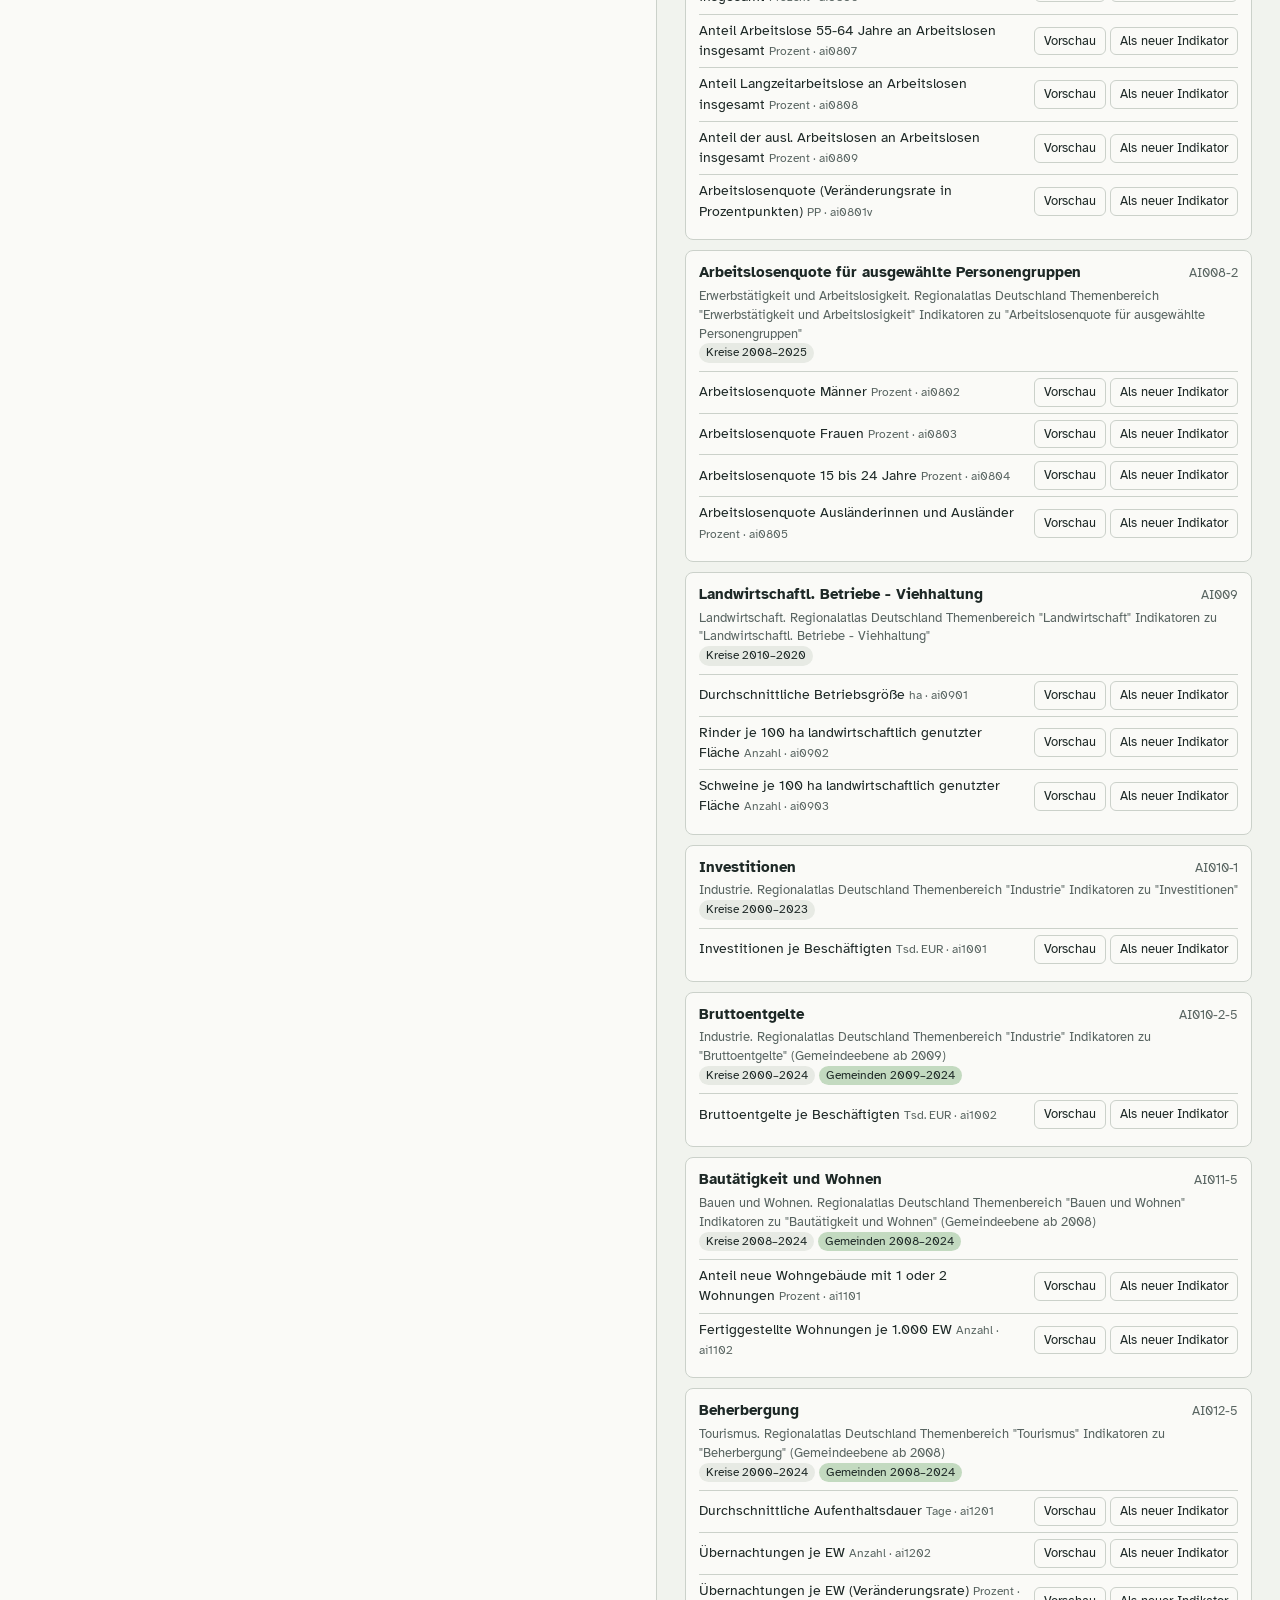
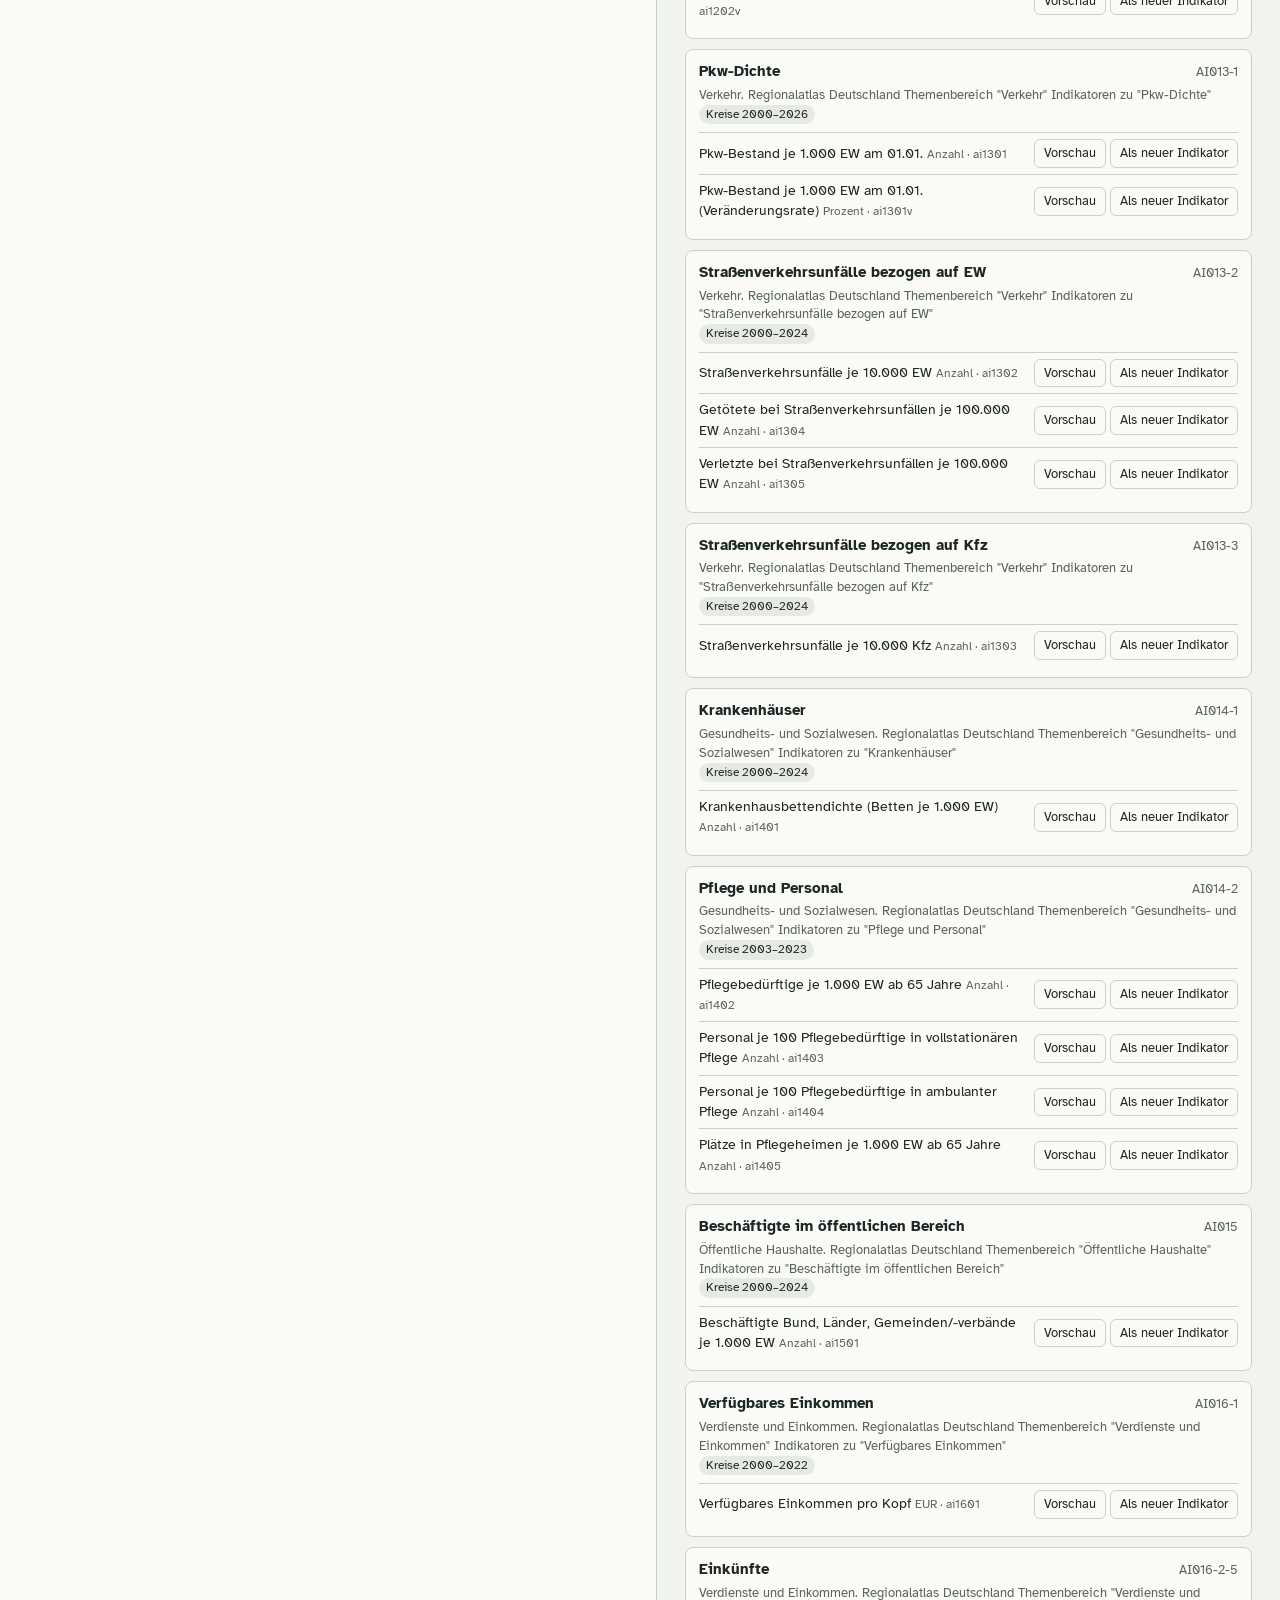
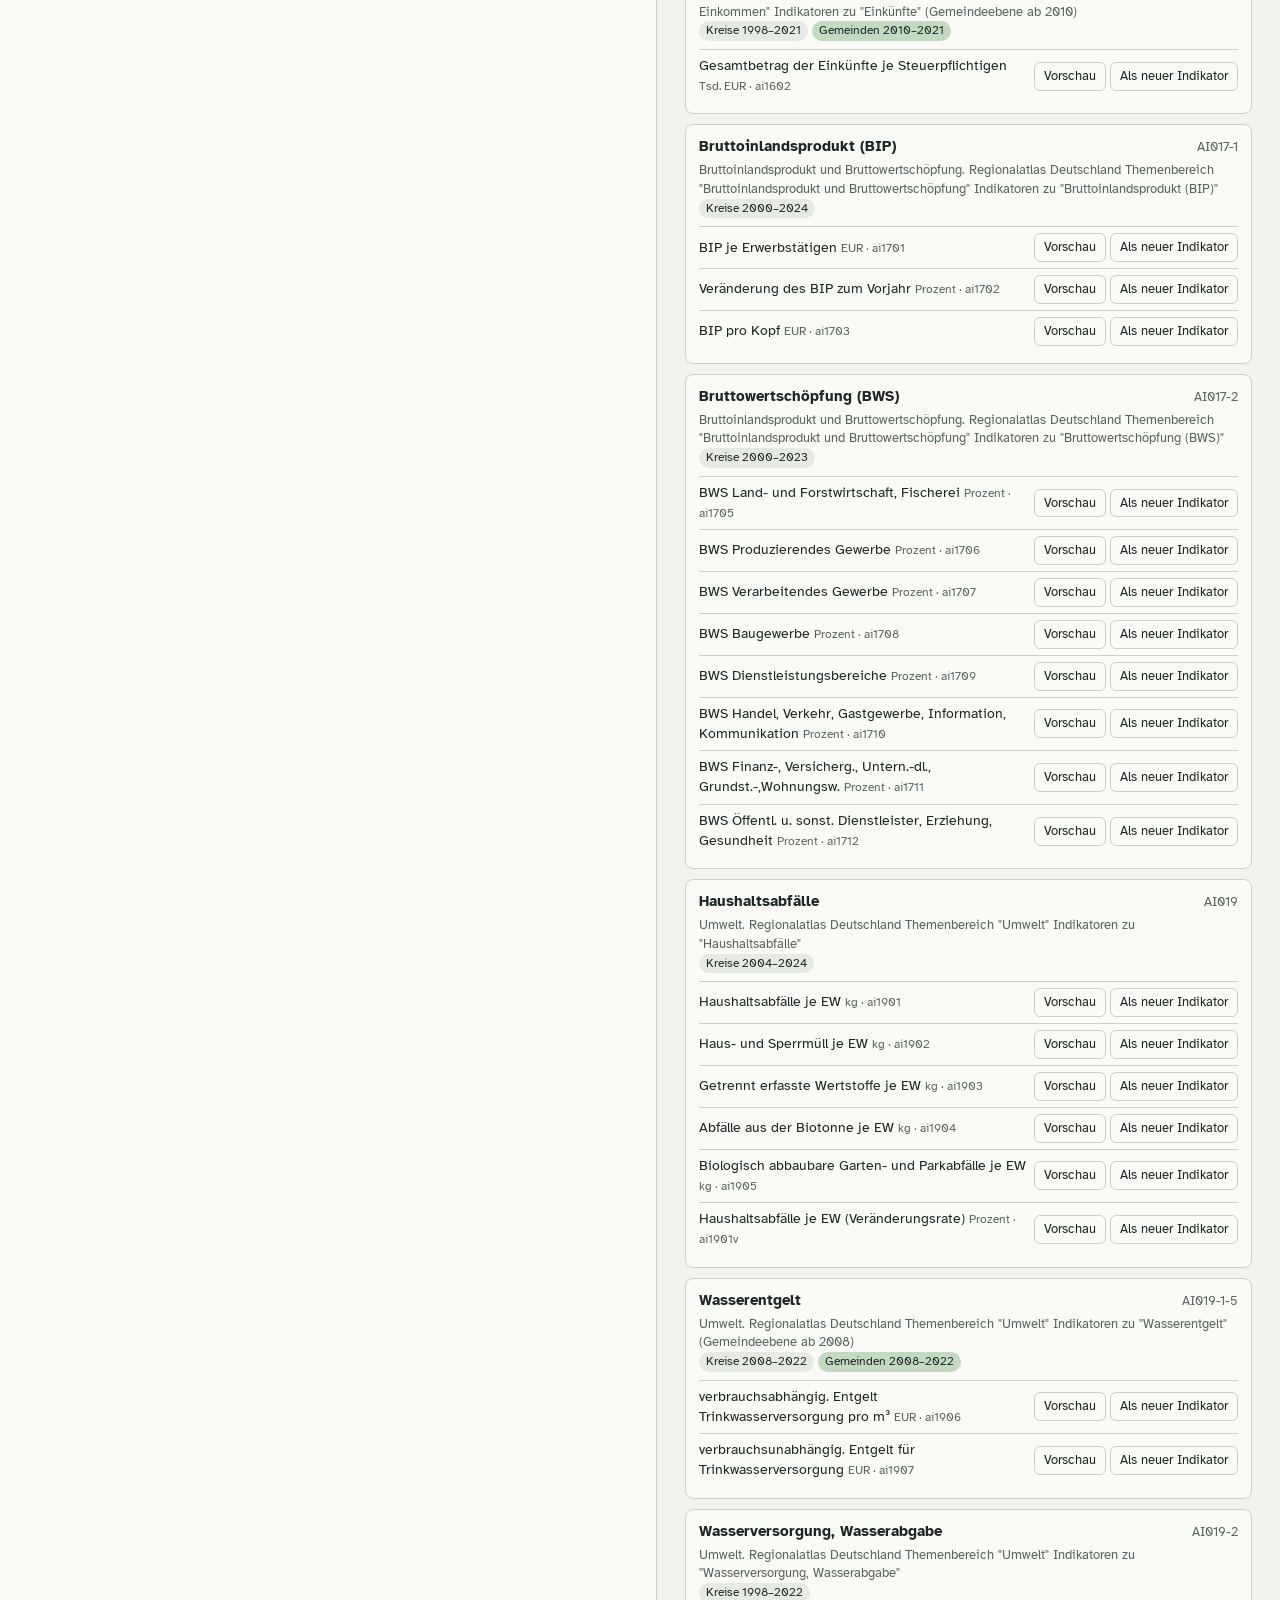
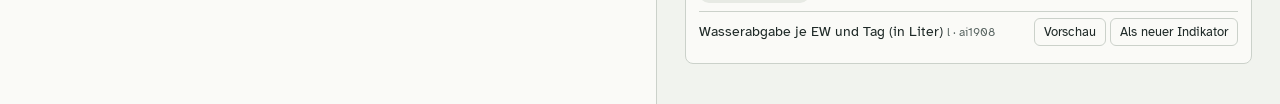
==== commit 0bd88997: "nun mit Bildungsdaten" ====
--- a/web/assistent.html
+++ b/web/assistent.html
@@ -42,9 +42,15 @@
 
     <section class="a-spalte" aria-labelledby="h-katalog">
       <div class="a-spaltenkopf">
-        <h2 id="h-katalog">Regionalatlas durchsuchen</h2>
+        <h2 id="h-katalog">Datenquellen durchsuchen</h2>
         <span id="katalog-stand" class="a-leise"></span>
       </div>
+      <fieldset class="umschalter a-quellwahl">
+        <legend>Datenquelle</legend>
+        <label><input type="radio" name="katalog" value="regionalatlas" checked><span>Regionalatlas</span></label>
+        <label><input type="radio" name="katalog" value="bildung"><span>Bildungsdatenbank</span></label>
+        <label><input type="radio" name="katalog" value="zensus"><span>Zensus 2022</span></label>
+      </fieldset>
       <div class="a-suche">
         <input type="search" id="suche" placeholder="z. B. Arbeitslos, Einkommen, Betreuung" autocomplete="off">
         <label class="a-schalter"><input type="checkbox" id="nur-gemeinde"> nur mit Gemeindedaten</label>
--- a/web/style.css
+++ b/web/style.css
@@ -235,6 +235,7 @@
 .kennzahlen td { text-align: right; padding: 5px 0 5px 6px; white-space: nowrap; }
 .kennzahlen tr + tr { border-top: 1px solid var(--linie); }
 .kennzahlen .einheit { color: var(--leise); }
+.kennzahlen .fortg { color: var(--s1); font-weight: 700; margin-left: 1px; }
 .kennzahlen .zwischen th { font-weight: 700; padding-top: 10px; color: var(--leise); }
 .kennzahlen .punkt { display: inline-block; width: 9px; height: 9px; border-radius: 50%; margin-left: 6px; vertical-align: 0; }
 .kennzahlen thead th { color: var(--leise); font-size: 12px; }
--- a/web/assistent.css
+++ b/web/assistent.css
@@ -112,3 +112,5 @@
   .a-ind-felder, .a-mehr .a-ind-felder { grid-template-columns: 1fr 1fr; }
 }
 .a-ind-felder .a-ebenen label { display: flex; gap: 5px; align-items: center; font-weight: 400; font-size: 14px; }
+.a-quellwahl { grid-template-columns: repeat(3, 1fr); margin-bottom: 12px; }
+.a-quellwahl span { font-size: 14px; }
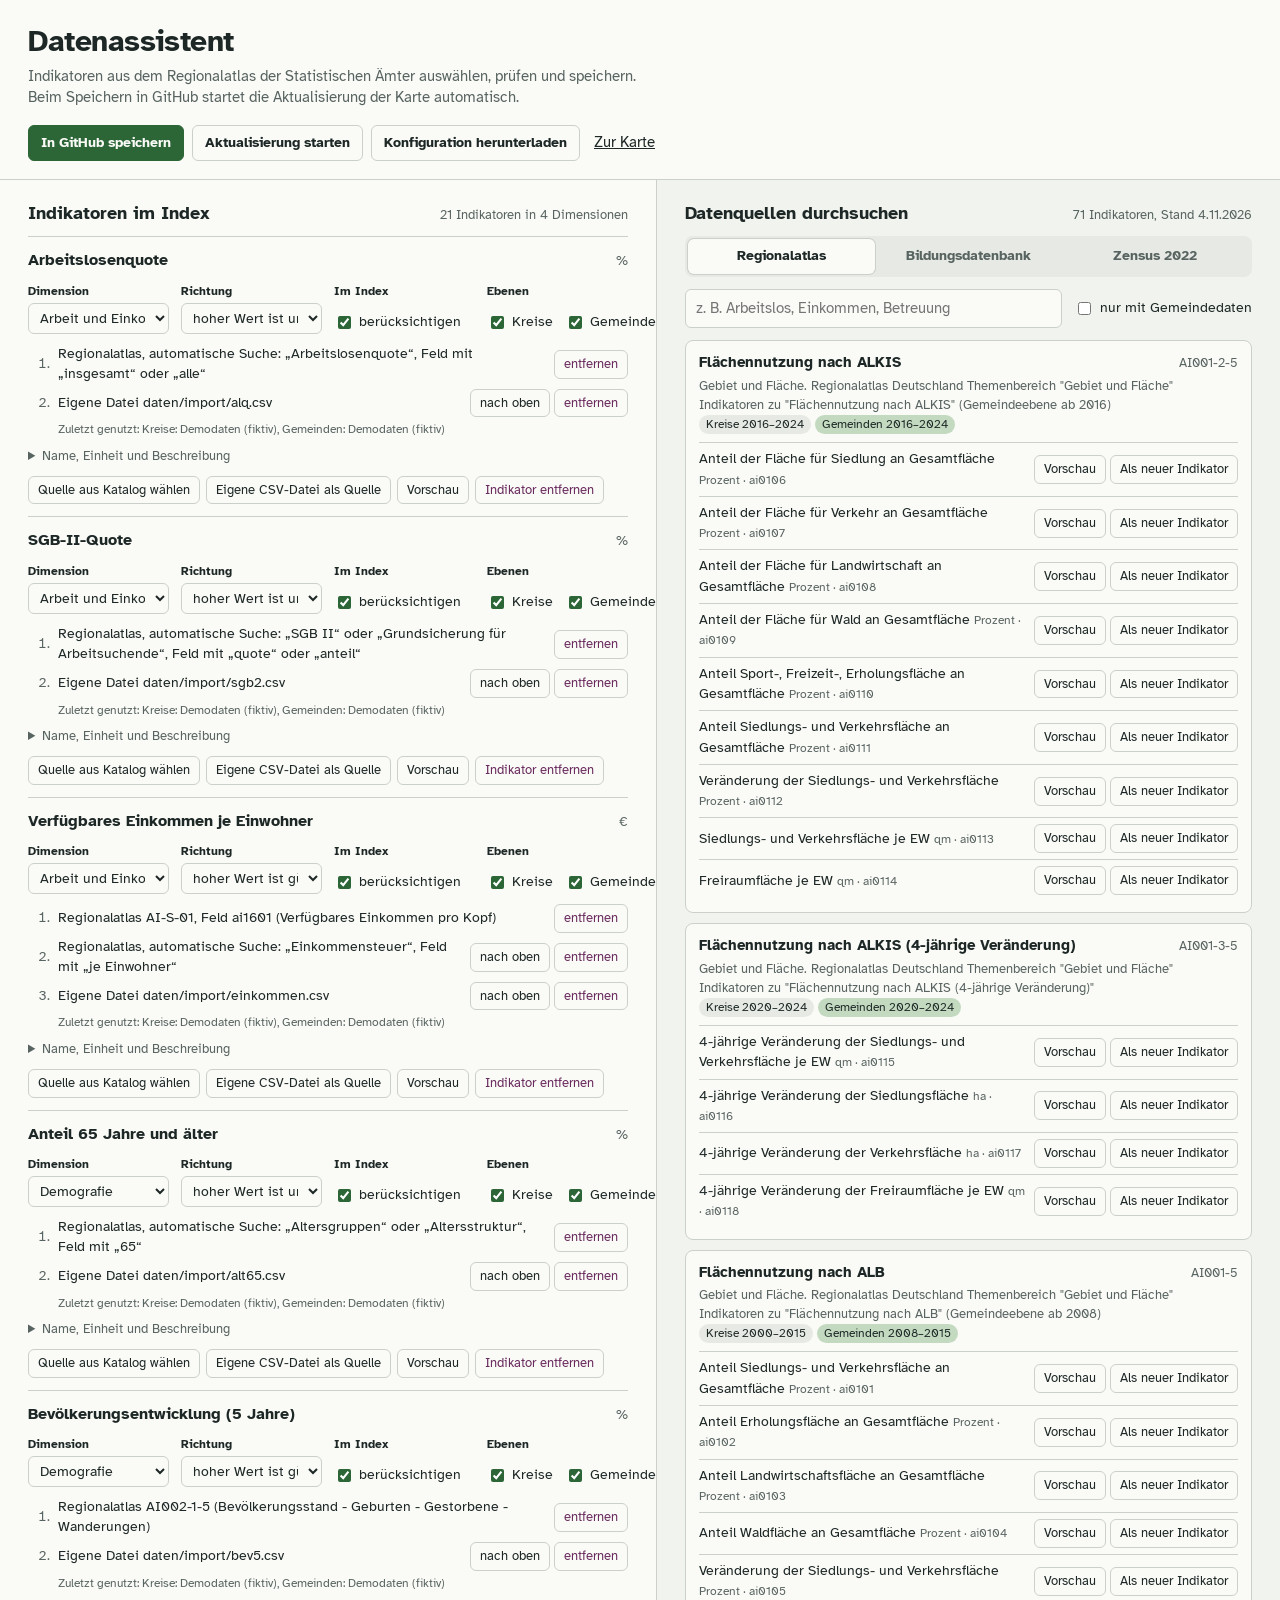
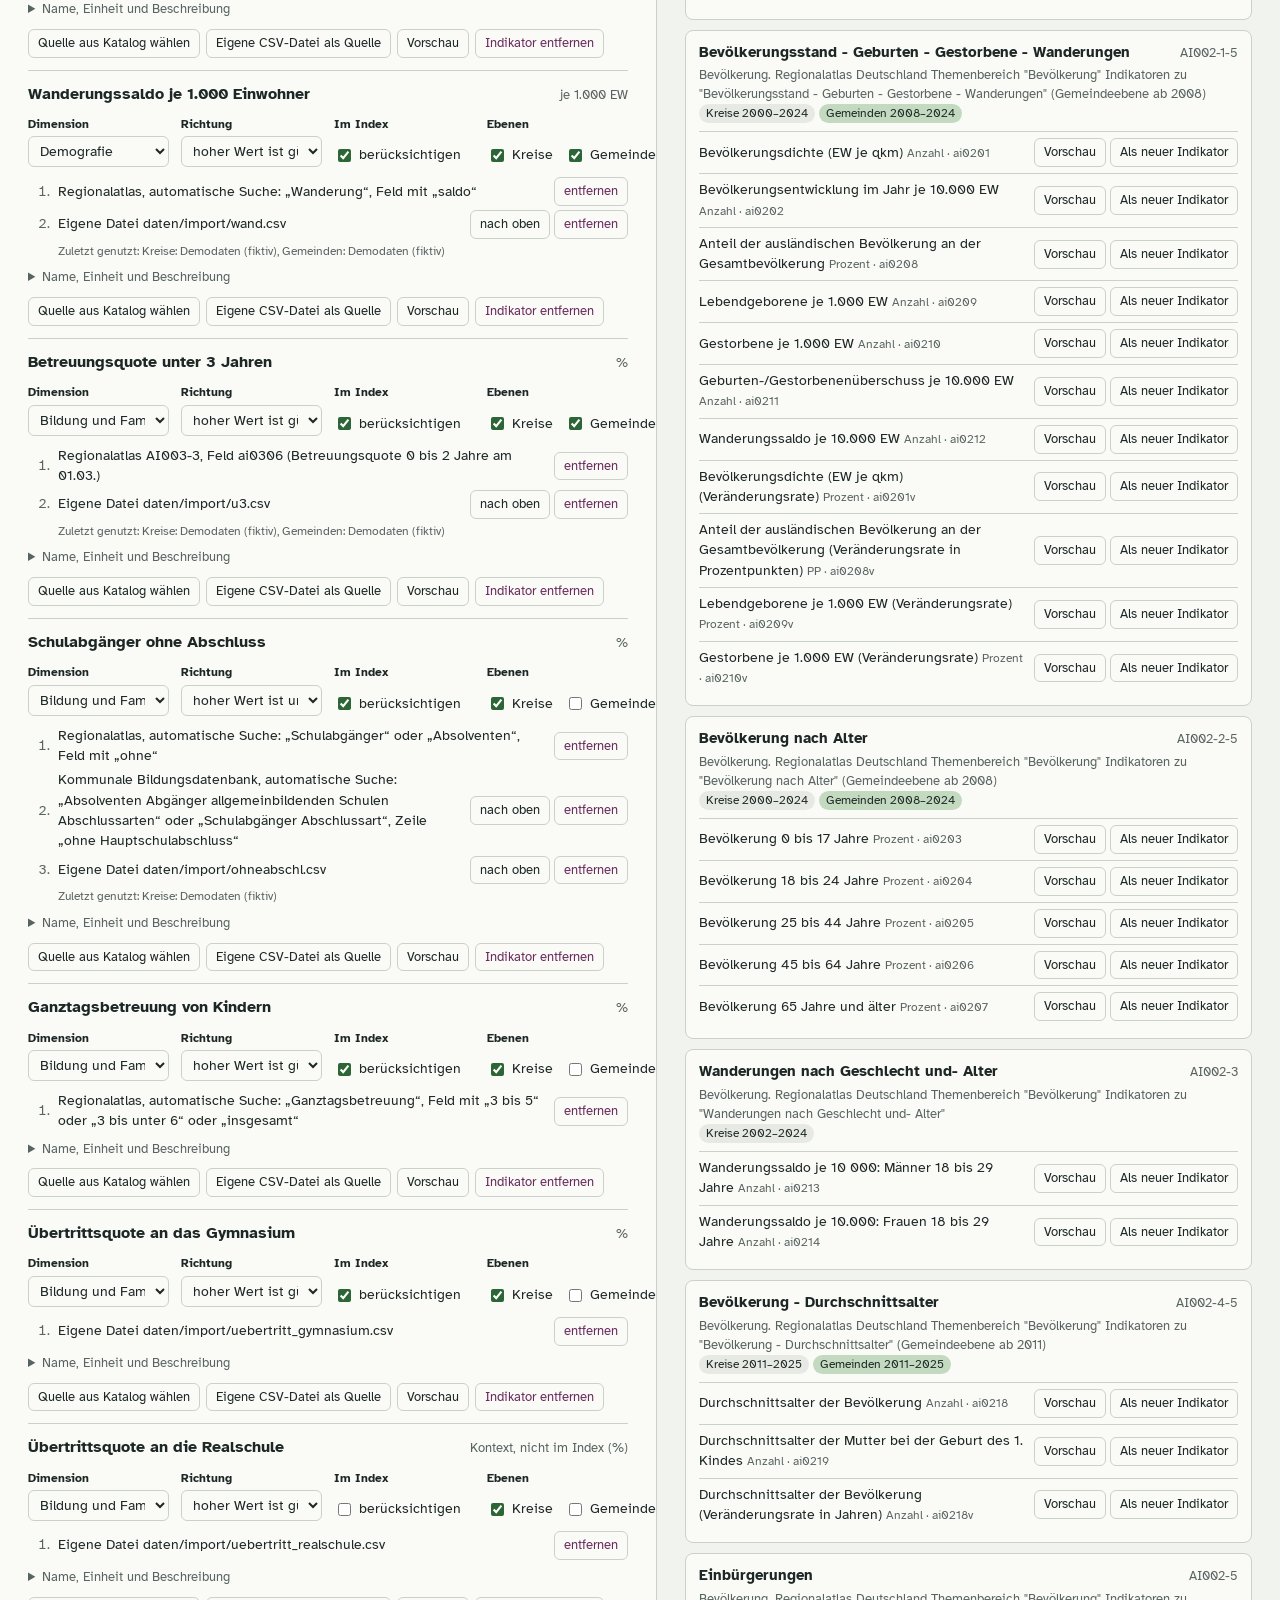
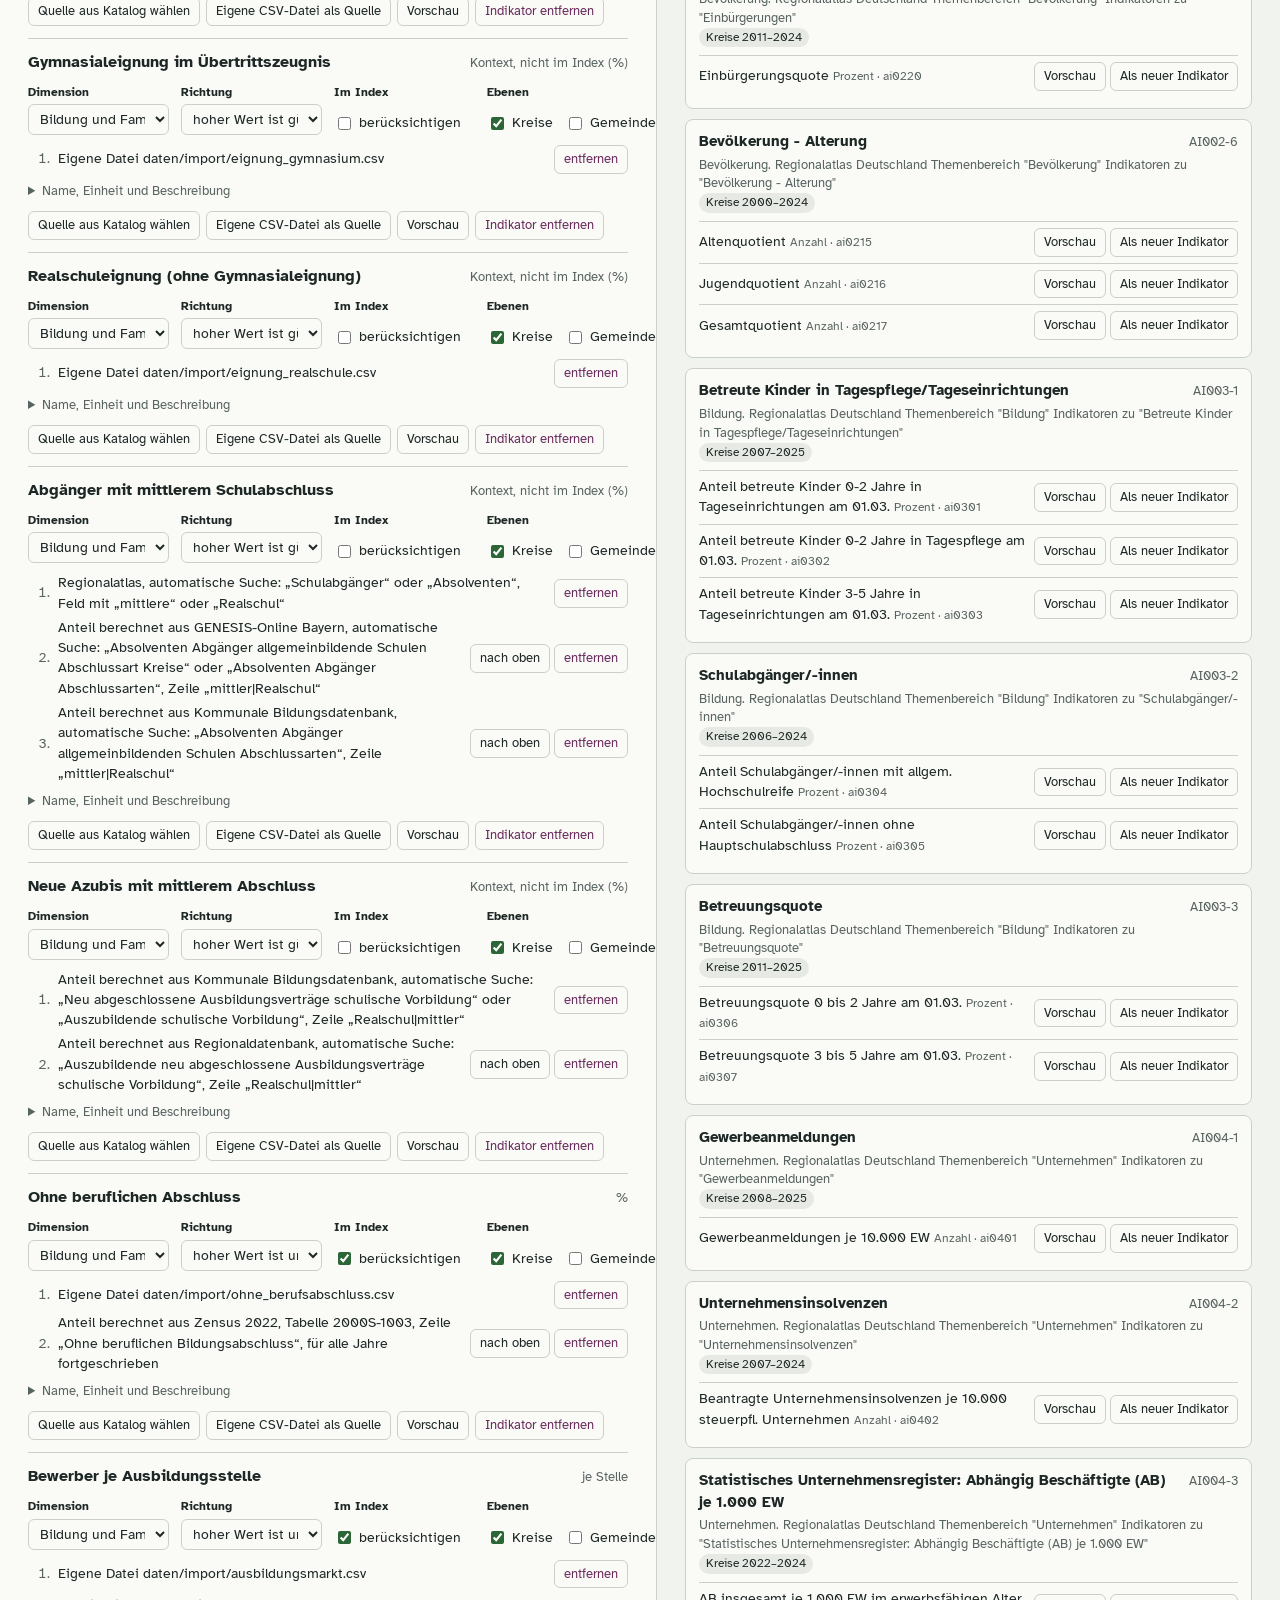
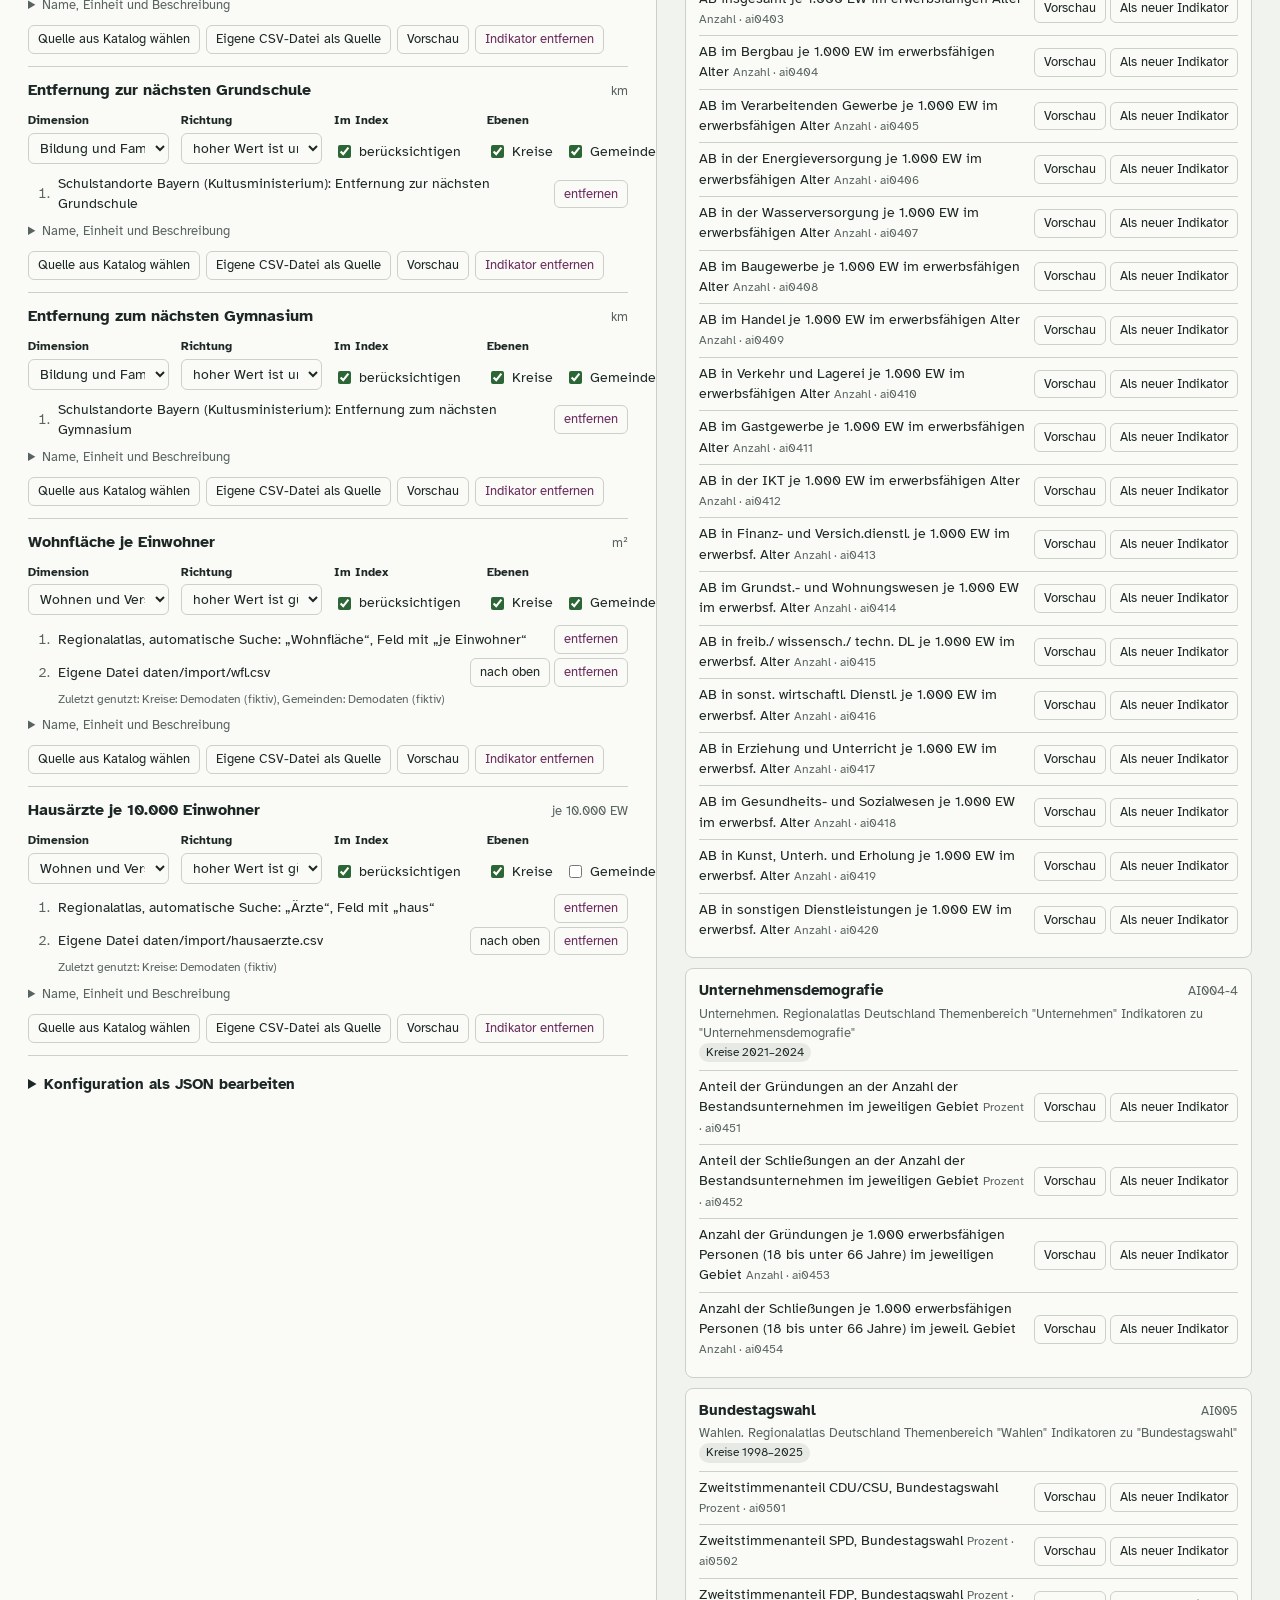
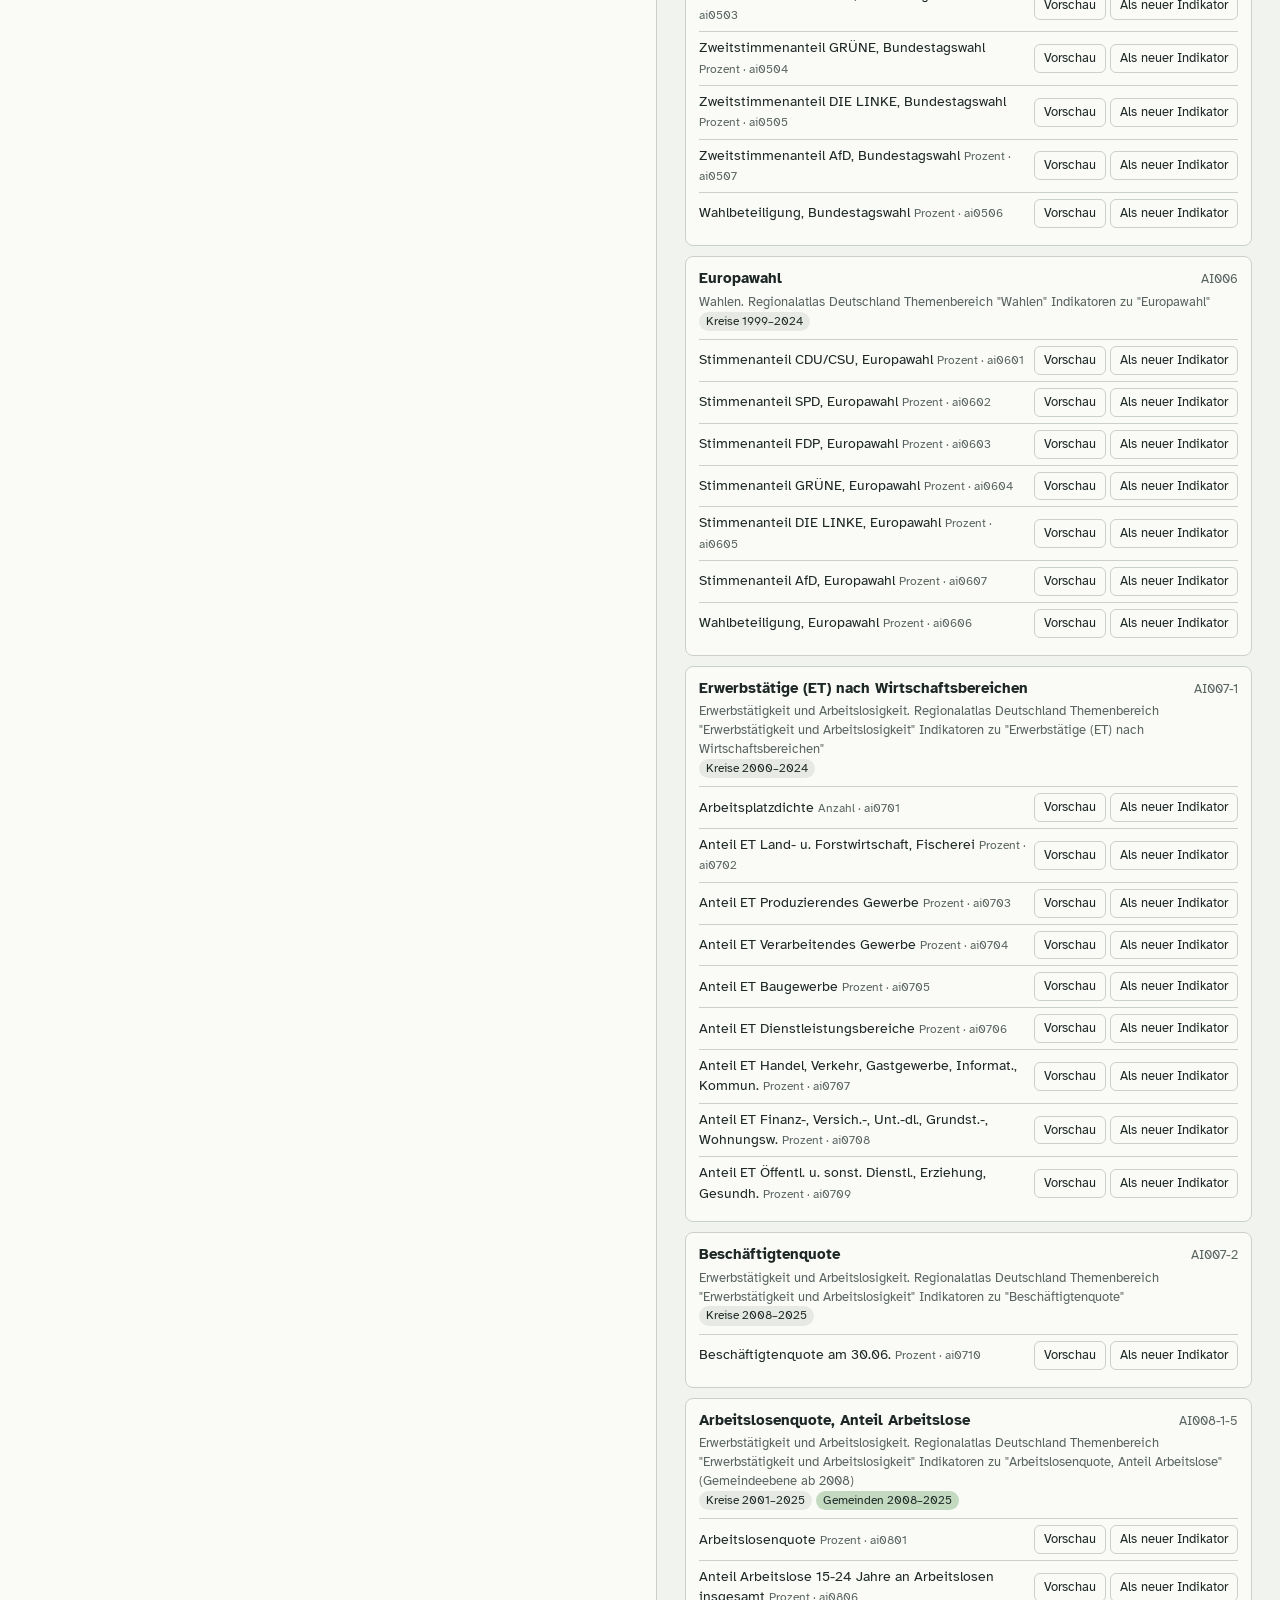
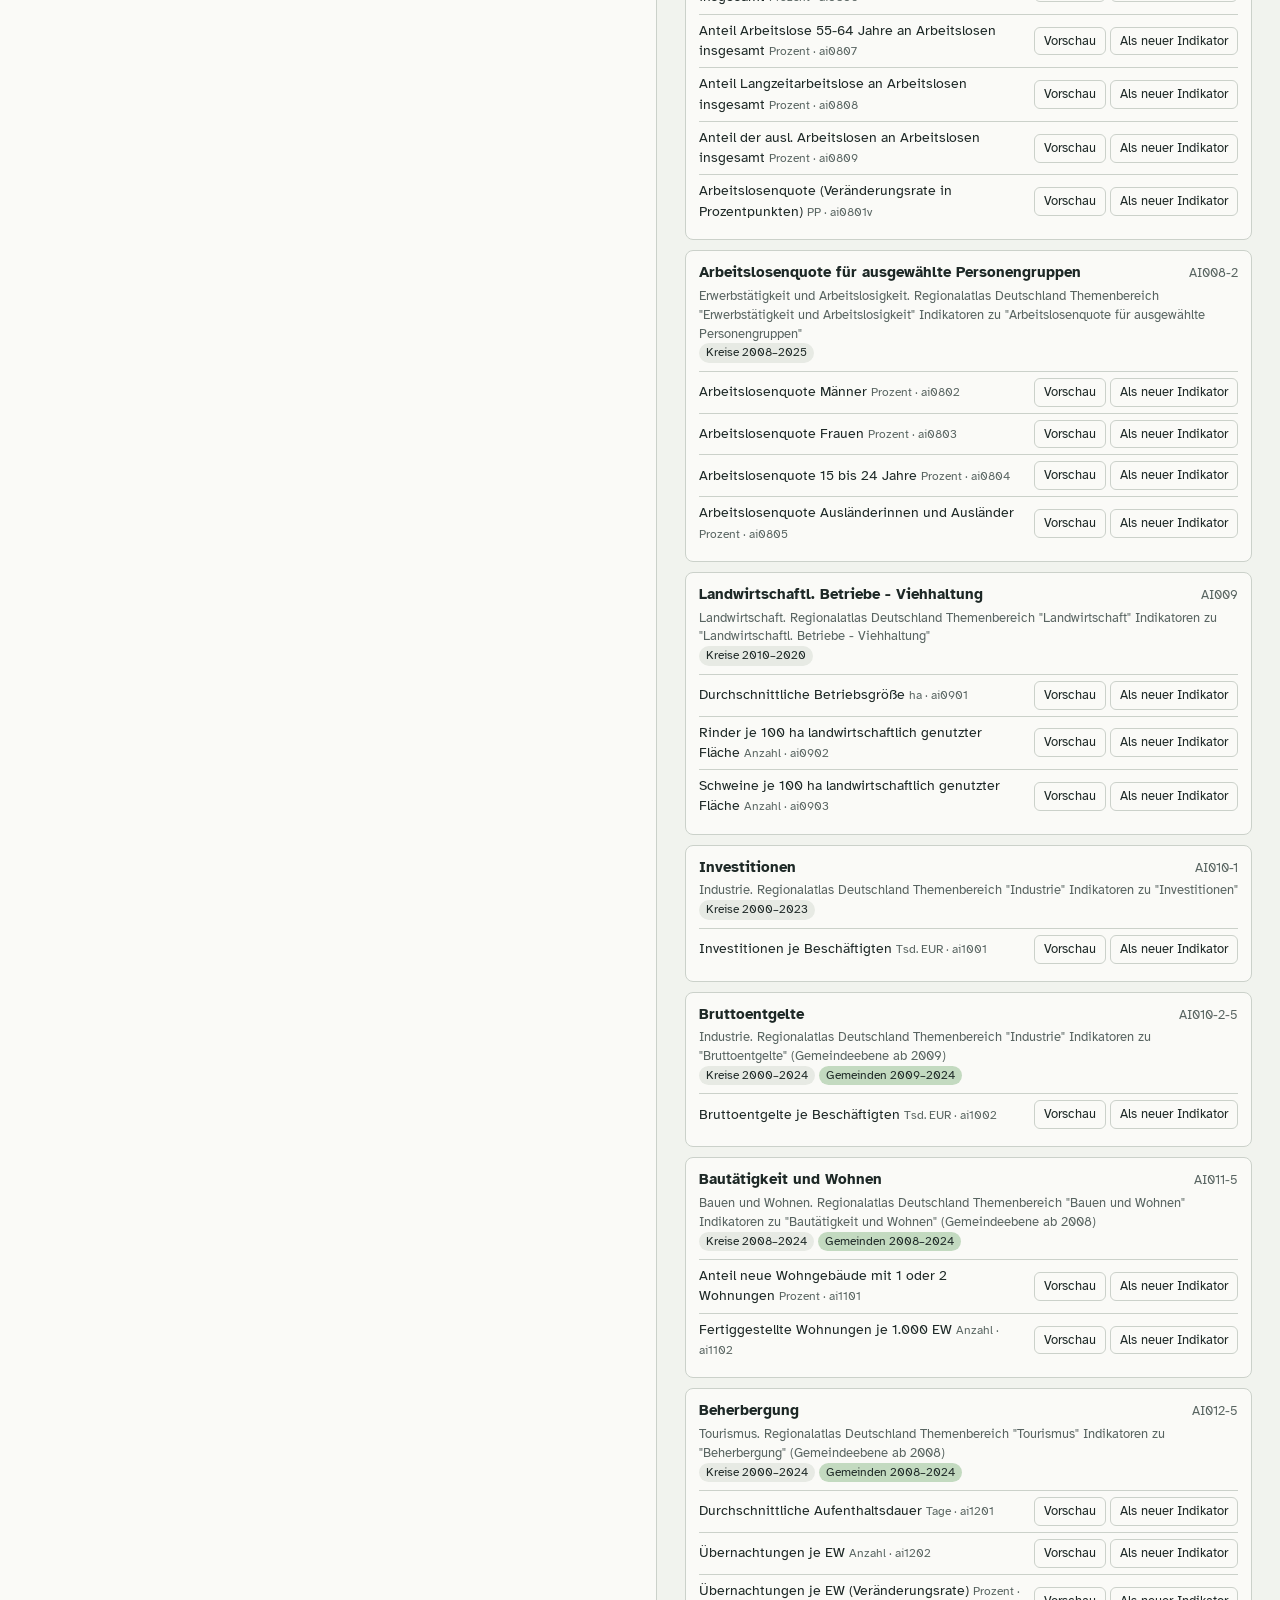
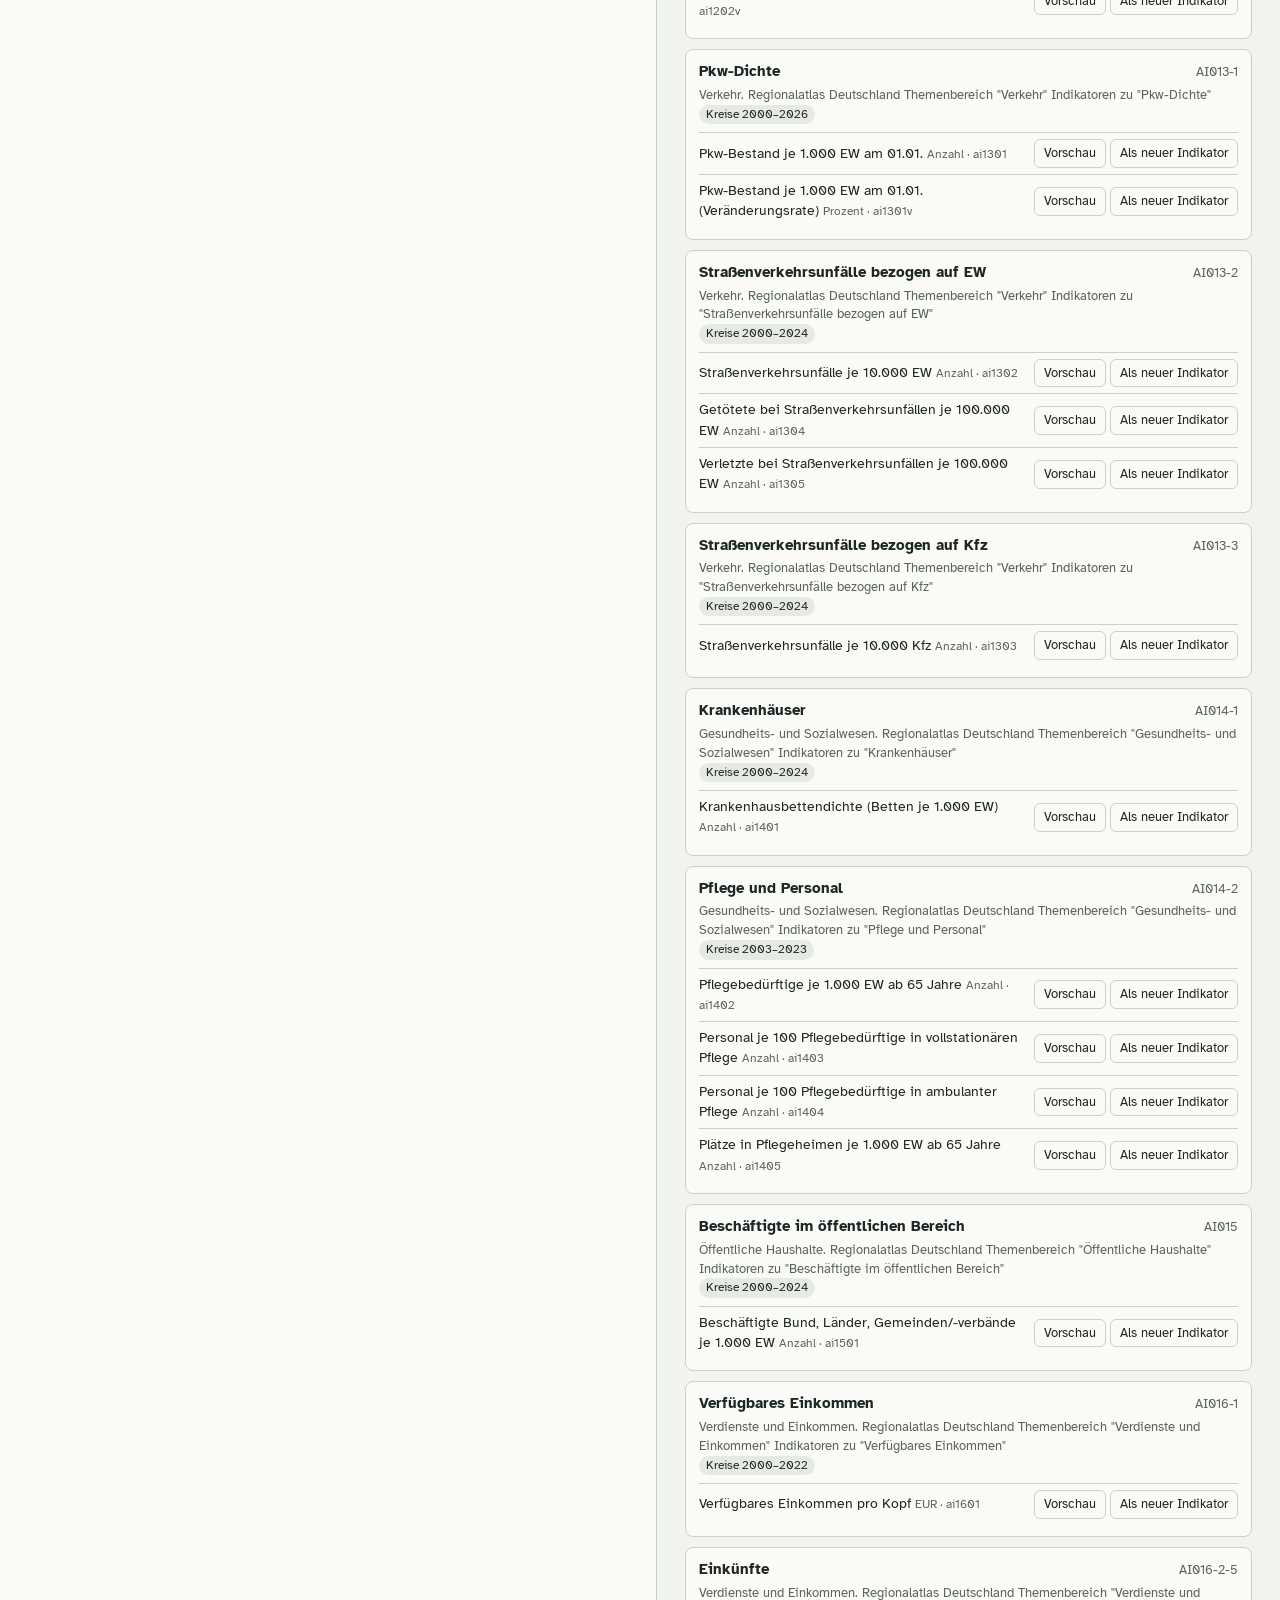
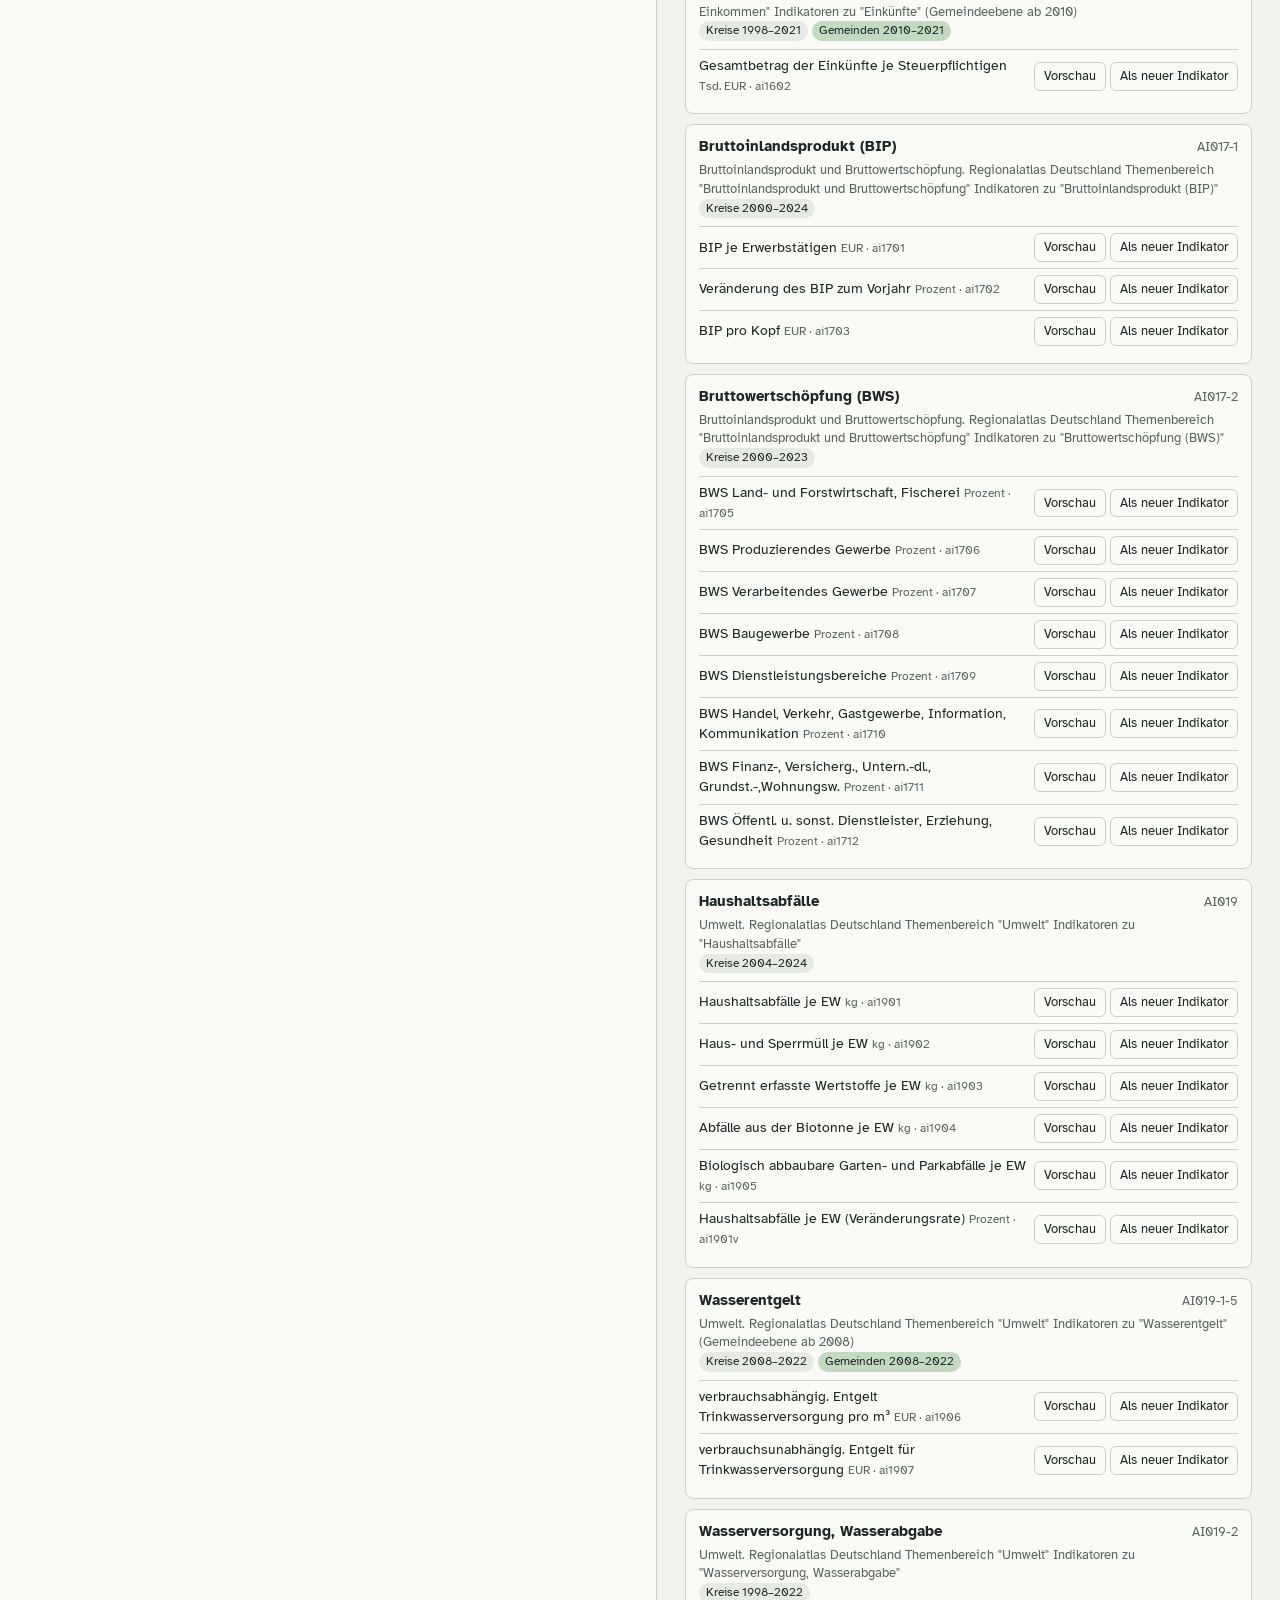
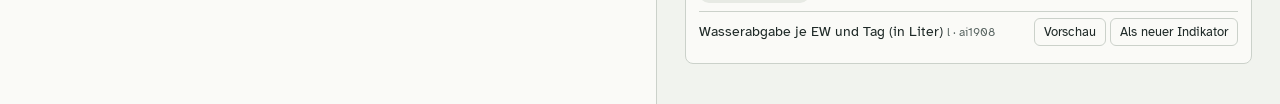
==== commit 136d94cc: "Update Bayern" ====
--- a/web/assistent.html
+++ b/web/assistent.html
@@ -4,7 +4,7 @@
   <meta charset="utf-8">
   <meta name="viewport" content="width=device-width, initial-scale=1, viewport-fit=cover">
   <meta name="robots" content="noindex">
-  <title>Datenassistent – Sozialindex Oberfranken</title>
+  <title>Datenassistent – Sozialindex Bayern</title>
   <link rel="icon" href="data:image/svg+xml,<svg xmlns='http://www.w3.org/2000/svg' viewBox='0 0 32 32'><rect width='32' height='32' rx='6' fill='%236A2C5E'/><circle cx='14' cy='14' r='7' fill='none' stroke='%23fff' stroke-width='3'/><path d='M19 19l7 7' stroke='%23fff' stroke-width='3'/></svg>">
   <link rel="stylesheet" href="style.css">
   <link rel="stylesheet" href="assistent.css">
--- a/web/style.css
+++ b/web/style.css
@@ -38,6 +38,7 @@
   --ohne-daten: #D3D6D0;
   --s1: #6A2C5E; --s2: #A3729A; --s3: #D8C3D3; --s4: #EEEBE4;
   --s5: #C3DAC0; --s6: #74A673; --s7: #2C6637;
+  --n1: #E6EEF3; --n2: #C9DCE8; --n3: #A5C4D9; --n4: #7FA8C6; --n5: #5A8AB0; --n6: #3B6D95; --n7: #22517A;
   --schrift: "Atkinson Hyperlegible", "Segoe UI", "Helvetica Neue", Arial, sans-serif;
   box-sizing: border-box;
   padding-top: env(safe-area-inset-top, 0px);
@@ -51,6 +52,7 @@
     --ohne-daten: #2A3230;
     --s1: #B0629F; --s2: #8C5C83; --s3: #5A4757; --s4: #3A403D;
     --s5: #3F5A41; --s6: #5E9461; --s7: #8CC98D;
+    --n1: #22303A; --n2: #2B4252; --n3: #35566B; --n4: #436E88; --n5: #5A8AA8; --n6: #7DA9C6; --n7: #A9CBE3;
   }
 }
 :root[data-theme="dark"] {
@@ -60,6 +62,7 @@
   --ohne-daten: #2A3230;
   --s1: #B0629F; --s2: #8C5C83; --s3: #5A4757; --s4: #3A403D;
   --s5: #3F5A41; --s6: #5E9461; --s7: #8CC98D;
+  --n1: #22303A; --n2: #2B4252; --n3: #35566B; --n4: #436E88; --n5: #5A8AA8; --n6: #7DA9C6; --n7: #A9CBE3;
 }
 
 *, *::before, *::after { box-sizing: inherit; }
@@ -116,6 +119,10 @@
 .umschalter input:focus-visible + span { outline: 2px solid var(--fokus); outline-offset: 1px; }
 
 .feld { display: grid; gap: 5px; }
+.feld[hidden] { display: none; }
+.massstab-hinweis { margin: 0; font-size: 12px; color: var(--leise); }
+.massstab-hinweis:empty { display: none; }
+.umschalter input:disabled + span { opacity: 0.45; cursor: not-allowed; }
 .feld-titel { font-weight: 700; font-size: 13px; display: flex; justify-content: space-between; }
 .feld-titel output { font-weight: 700; font-variant-numeric: tabular-nums; }
 select, input[type="search"] {
@@ -164,6 +171,7 @@
 .fuss details p, .fuss ul { margin: 6px 0; }
 .fuss ul { padding-left: 1.1em; }
 .stand { margin: 4px 0 0; }
+.stand-alt { color: var(--s1); font-weight: 700; }
 
 /* --------------------------------------------------------------- Karte */
 .karte-rahmen { position: relative; background: var(--grund); min-height: 0; }
--- a/web/assistent.css
+++ b/web/assistent.css
@@ -45,7 +45,7 @@
 .a-ind-kopf { display: flex; gap: 10px; align-items: baseline; justify-content: space-between; }
 .a-ind-name { font-weight: 700; font-size: 16px; }
 .a-ind-dim { color: var(--leise); font-size: 13px; }
-.a-ind-felder { display: grid; grid-template-columns: repeat(3, minmax(0, 1fr)); gap: 8px 12px; margin-top: 10px; }
+.a-ind-felder { display: grid; grid-template-columns: repeat(4, minmax(0, 1fr)); gap: 8px 12px; margin-top: 10px; }
 .a-ind-felder label { display: grid; gap: 3px; font-size: 12px; font-weight: 700; }
 .a-ind-felder select, .a-ind-felder input[type="text"], .a-ind-felder input[type="number"] {
   font: inherit; font-size: 14px; font-weight: 400; color: var(--tinte); background: var(--papier);
